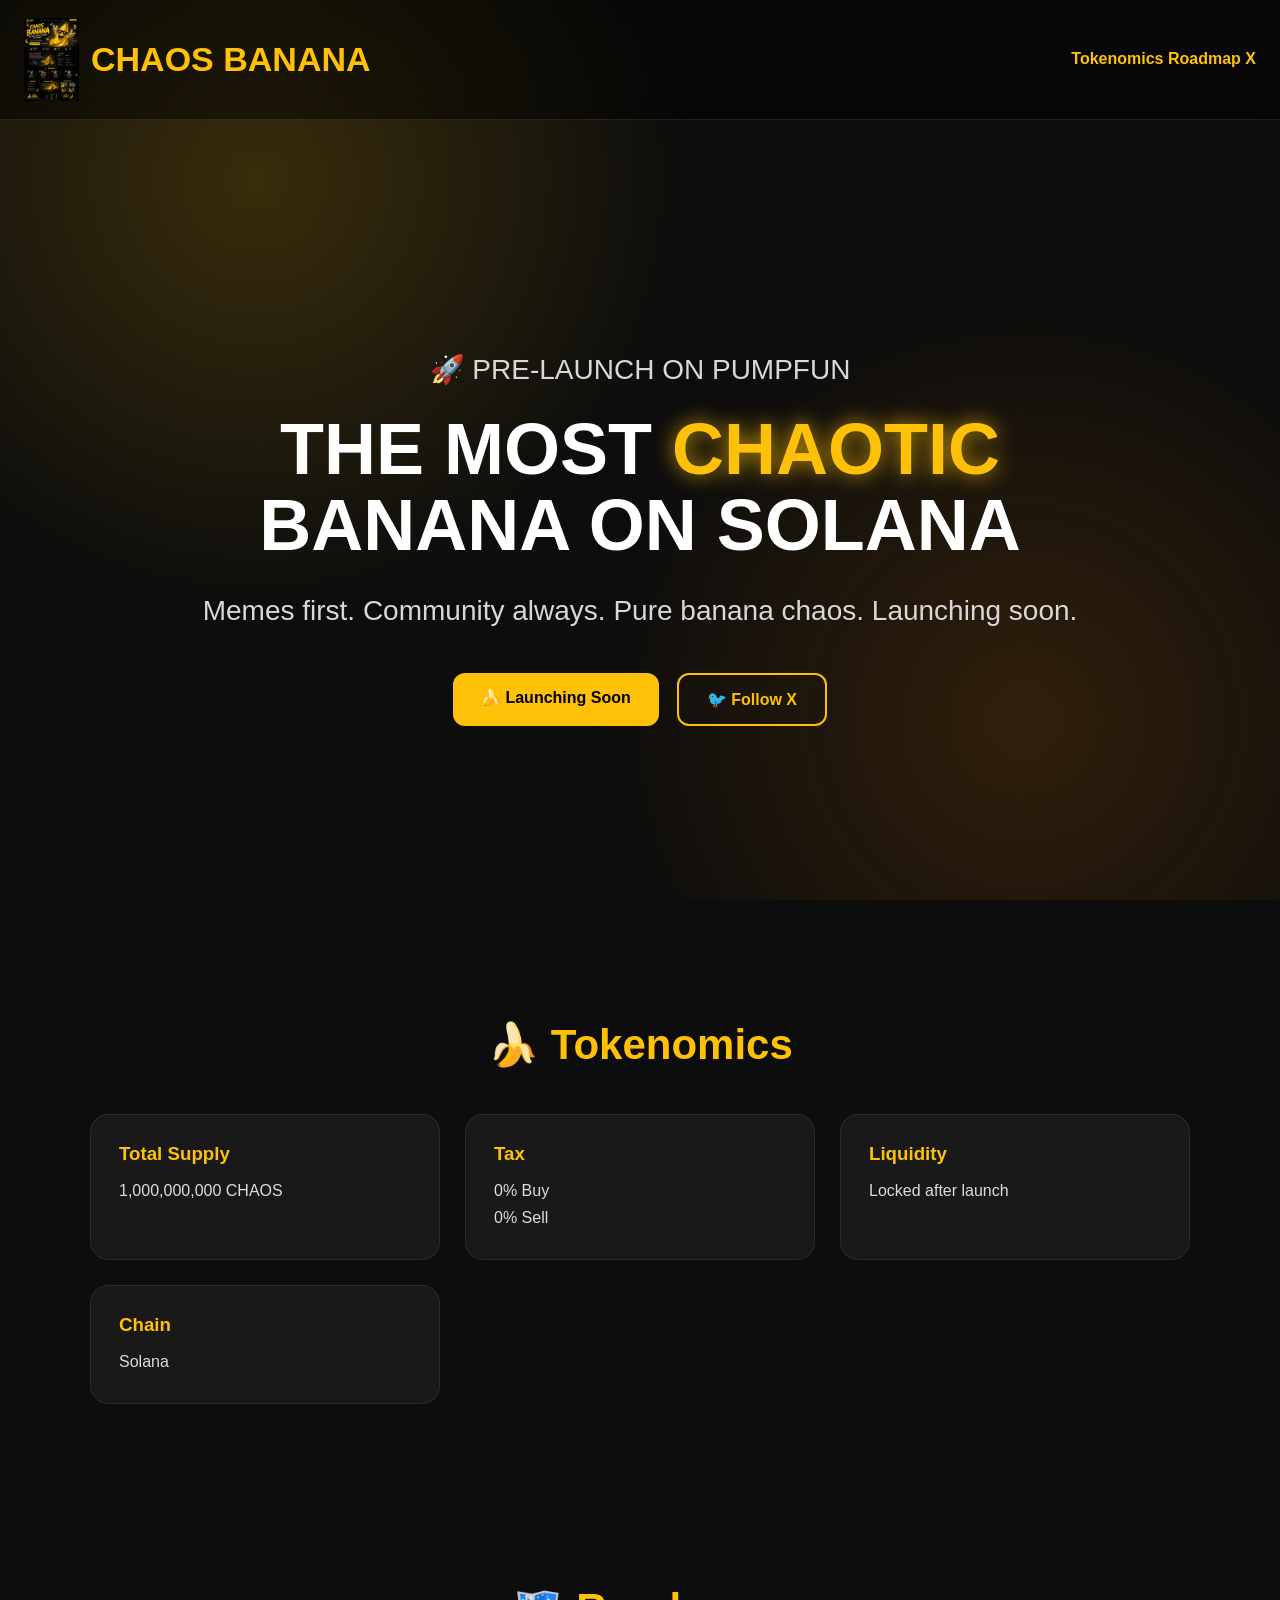
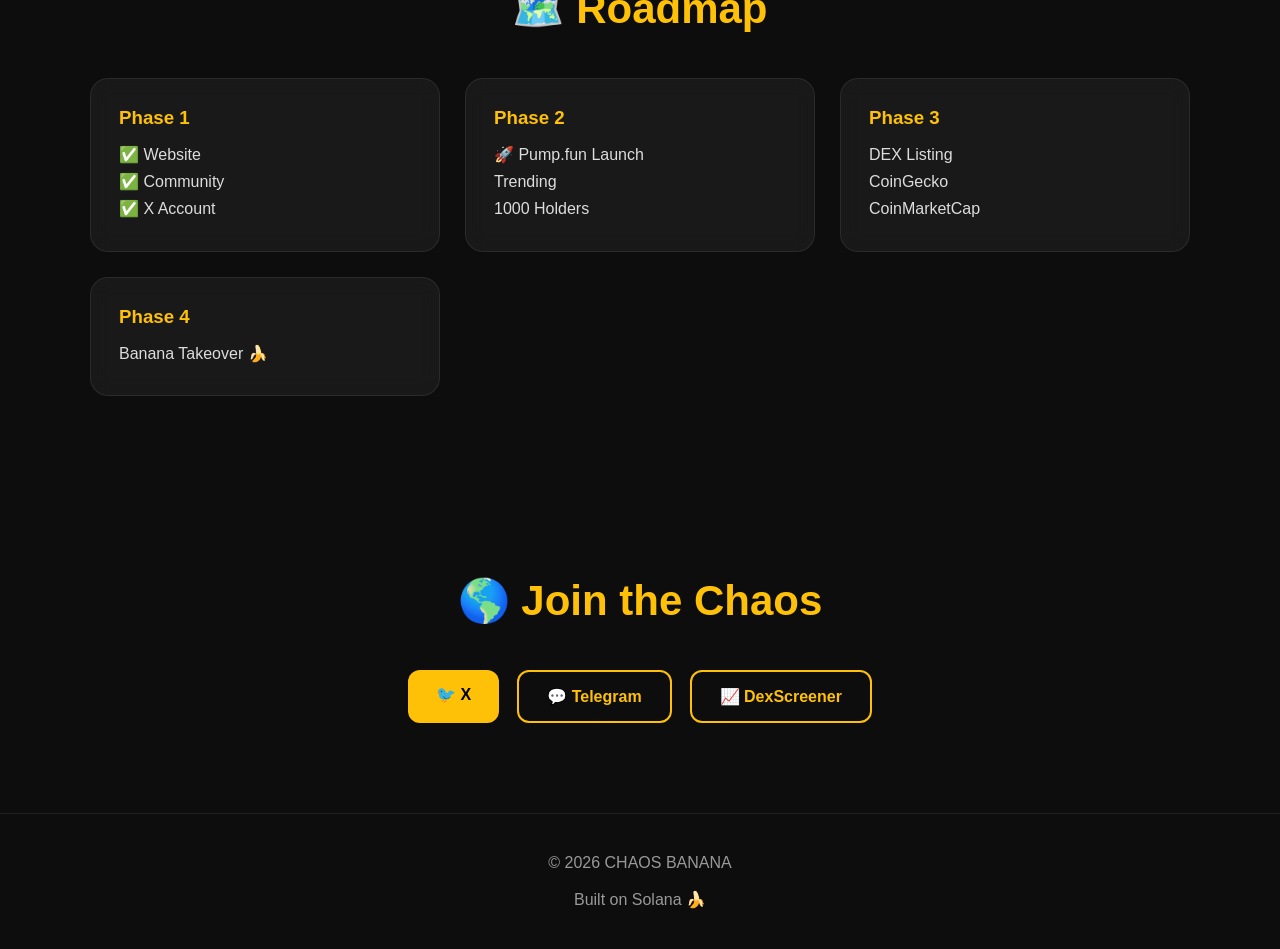
==== index.html @ e3ad125d "Update index.html" ====
<!DOCTYPE html>
<html lang="en">
<head>

<meta charset="UTF-8">
<meta name="viewport" content="width=device-width, initial-scale=1.0">

<title>🍌 Chaos Banana</title>

<link rel="stylesheet" href="style.css">

<link rel="preconnect" href="https://fonts.googleapis.com">
<link rel="preconnect" href="https://fonts.gstatic.com" crossorigin>

<link href="https://fonts.googleapis.com/css2?family=Poppins:wght@300;400;600;700;800;900&display=swap" rel="stylesheet">

</head>

<body>

<!-- ================= NAVBAR ================= -->

<nav>

<div class="brand">

<img src="logo.png" class="logo" alt="Chaos Banana Logo">

<h1>CHAOS BANANA</h1>

</div>

<div class="nav-links">

<a href="#tokenomics">Tokenomics</a>

<a href="#roadmap">Roadmap</a>

<a href="https://x.com/" target="_blank">X</a>

</div>

</nav>

<!-- ================= HERO ================= -->

<section class="hero">

<div class="hero-content">

<p class="hero-small">
🚀 PRE-LAUNCH ON PUMPFUN
</p>

<h2>

THE MOST

<span>CHAOTIC</span>

BANANA ON

SOLANA

</h2>

<p>

Memes first.

Community always.

Pure banana chaos.

Launching soon.

</p>

<div class="hero-buttons">

<a href="#" class="btn btn-primary">

🍌 Launching Soon

</a>

<a href="https://x.com/" class="btn btn-outline" target="_blank">

🐦 Follow X

</a>

</div>

</div>

</section>

<!-- ================= TOKENOMICS ================= -->

<section id="tokenomics">

<div class="container">

<h2 class="section-title">

🍌 Tokenomics

</h2>

<div class="grid">

<div class="card">

<h3>Total Supply</h3>

<p>

1,000,000,000 CHAOS

</p>

</div>

<div class="card">

<h3>Tax</h3>

<p>

0% Buy

<br>

0% Sell

</p>

</div>

<div class="card">

<h3>Liquidity</h3>

<p>

Locked after launch

</p>

</div>

<div class="card">

<h3>Chain</h3>

<p>

Solana

</p>

</div>

</div>

</div>

</section>

<!-- ================= ROADMAP ================= -->

<section id="roadmap">

<div class="container">

<h2 class="section-title">

🗺️ Roadmap

</h2>

<div class="grid">

<div class="card">

<h3>Phase 1</h3>

<p>

✅ Website

<br>

✅ Community

<br>

✅ X Account

</p>

</div>

<div class="card">

<h3>Phase 2</h3>

<p>

🚀 Pump.fun Launch

<br>

Trending

<br>

1000 Holders

</p>

</div>

<div class="card">

<h3>Phase 3</h3>

<p>

DEX Listing

<br>

CoinGecko

<br>

CoinMarketCap

</p>

</div>

<div class="card">

<h3>Phase 4</h3>

<p>

Banana Takeover 🍌

</p>

</div>

</div>

</div>

</section>

<!-- ================= COMMUNITY ================= -->

<section>

<div class="container">

<h2 class="section-title">

🌎 Join the Chaos

</h2>

<div class="hero-buttons">

<a href="https://x.com/" class="btn btn-primary">

🐦 X

</a>

<a href="#" class="btn btn-outline">

💬 Telegram

</a>

<a href="#" class="btn btn-outline">

📈 DexScreener

</a>

</div>

</div>

</section>

<!-- ================= FOOTER ================= -->

<footer>

© 2026 CHAOS BANANA

<br><br>

Built on Solana 🍌

</footer>

<script src="script.js"></script>

</body>
</html>
---- style.css ----
/* ===========================
   CHAOS BANANA STYLE.CSS
=========================== */

* {
    margin: 0;
    padding: 0;
    box-sizing: border-box;
}

html {
    scroll-behavior: smooth;
}

body {
    font-family: Arial, Helvetica, sans-serif;
    background: #0d0d0d;
    color: white;
    overflow-x: hidden;
}

/* Background Glow */
body::before {
    content: "";
    position: fixed;
    inset: 0;
    background:
        radial-gradient(circle at 20% 20%, rgba(255, 193, 7, 0.18), transparent 35%),
        radial-gradient(circle at 80% 80%, rgba(255, 140, 0, 0.15), transparent 35%);
    pointer-events: none;
    z-index: -1;
}

/* ===========================
   NAVBAR
=========================== */

nav {
    width: 100%;
    display: flex;
    justify-content: space-between;
    align-items: center;
    padding: 18px 24px;
    border-bottom: 1px solid rgba(255,255,255,0.1);
    background: rgba(0,0,0,.45);
    backdrop-filter: blur(12px);
}

.logo {
    width: 55px;
    height: auto;
}

.brand {
    display: flex;
    align-items: center;
    gap: 12px;
}

.brand h1 {
    font-size: 34px;
    color: #FFC107;
}

nav a {
    color: #FFC107;
    text-decoration: none;
    font-weight: bold;
}

nav a:hover {
    color: white;
}

/* ===========================
   HERO
=========================== */

.hero {
    min-height: 90vh;
    display: flex;
    justify-content: center;
    align-items: center;
    text-align: center;
    padding: 70px 20px;
}

.hero-content {
    max-width: 900px;
}

.hero-small {
    color: #dddddd;
    font-size: 22px;
    margin-bottom: 20px;
}

.hero h2 {
    font-size: 72px;
    line-height: 1.05;
    font-weight: 900;
}

.hero h2 span {
    color: #FFC107;
    text-shadow: 0 0 20px rgba(255,193,7,.8);
}

.hero p {
    margin-top: 25px;
    font-size: 28px;
    color: #d8d8d8;
    line-height: 1.6;
}

/* ===========================
   BUTTONS
=========================== */

.hero-buttons {
    display: flex;
    justify-content: center;
    gap: 18px;
    flex-wrap: wrap;
    margin-top: 40px;
}

.btn {
    display: inline-block;
    padding: 15px 28px;
    border-radius: 12px;
    text-decoration: none;
    font-weight: bold;
    transition: .3s;
}

.btn-primary {
    background: #FFC107;
    color: black;
}

.btn-primary:hover {
    transform: translateY(-4px);
    box-shadow: 0 0 25px #FFC107;
}

.btn-outline {
    border: 2px solid #FFC107;
    color: #FFC107;
}

.btn-outline:hover {
    background: #FFC107;
    color: black;
}

/* ===========================
   SECTION
=========================== */

section {
    width: 100%;
    padding: 90px 20px;
}

.container {
    max-width: 1100px;
    margin: auto;
}

.section-title {
    text-align: center;
    font-size: 42px;
    color: #FFC107;
    margin-bottom: 45px;
}

/* ===========================
   CARDS
=========================== */

.grid {
    display: grid;
    grid-template-columns: repeat(auto-fit, minmax(260px,1fr));
    gap: 25px;
}

.card {
    background: rgba(255,255,255,0.05);
    border: 1px solid rgba(255,255,255,.08);
    border-radius: 18px;
    padding: 28px;
    backdrop-filter: blur(10px);
    transition: .3s;
}

.card:hover {
    transform: translateY(-8px);
    border-color: #FFC107;
    box-shadow: 0 0 25px rgba(255,193,7,.25);
}

.card h3 {
    color: #FFC107;
    margin-bottom: 12px;
}

.card p {
    color: #dddddd;
    line-height: 1.7;
}

/* ===========================
   FOOTER
=========================== */

footer {
    text-align: center;
    padding: 40px 20px;
    color: #999;
    border-top: 1px solid rgba(255,255,255,.08);
}

/* ===========================
   MOBILE
=========================== */

@media (max-width:768px) {

    nav {
        padding: 15px;
    }

    .brand h1 {
        font-size: 26px;
    }

    .logo {
        width: 45px;
    }

    .hero {
        min-height: auto;
        padding: 60px 20px;
    }

    .hero-small {
        font-size: 18px;
    }

    .hero h2 {
        font-size: 48px;
    }

    .hero p {
        font-size: 22px;
    }

    .hero-buttons {
        flex-direction: column;
        align-items: center;
    }

    .btn {
        width: 260px;
        text-align: center;
    }

    .section-title {
        font-size: 32px;
    }
}
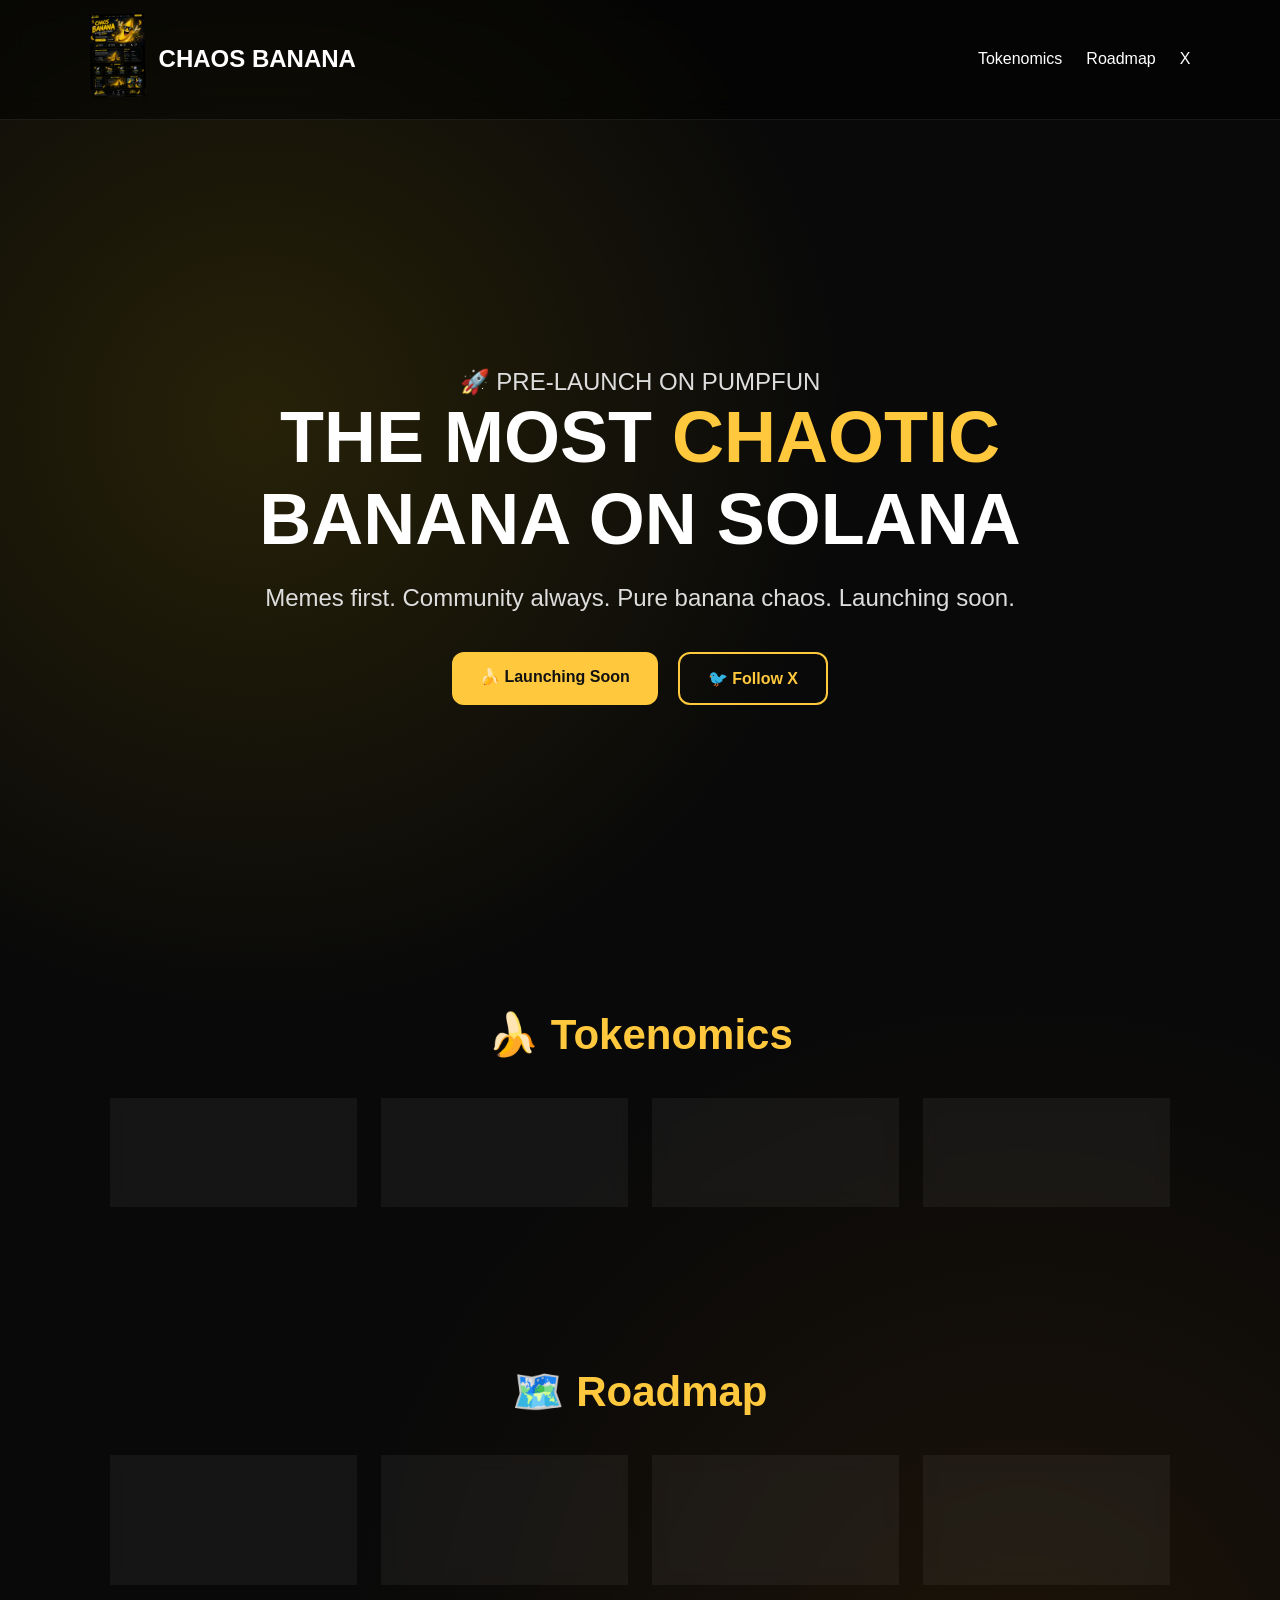
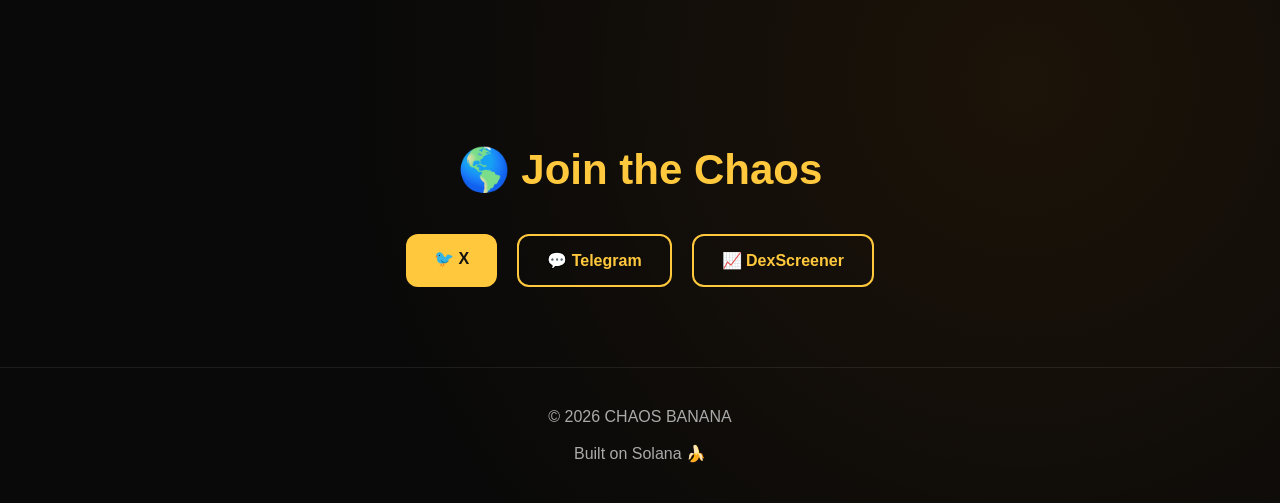
==== commit cd6b4a8c: "Update index.html" ====
--- a/index.html
+++ b/index.html
@@ -274,8 +274,7 @@
 
 <div class="hero-buttons">
 
-<a href="https://x.com/" class="btn btn-primary">
-
+<a href="https://x.com/CHOASBANANA" class="btn btn-primary" target="_blank" rel="noopener noreferrer">
 🐦 X
 
 </a>
--- a/style.css
+++ b/style.css
@@ -1,272 +1,26 @@
-/* ===========================
-   CHAOS BANANA STYLE.CSS
-=========================== */
-
-* {
-    margin: 0;
-    padding: 0;
-    box-sizing: border-box;
+/* Chaos Banana v2 starter stylesheet */
+*{margin:0;padding:0;box-sizing:border-box}
+html{scroll-behavior:smooth}
+body{font-family:Poppins,Arial,sans-serif;background:#090909;color:#fff;overflow-x:hidden;
+background-image:radial-gradient(circle at 20% 20%,rgba(255,210,0,.12),transparent 30%),radial-gradient(circle at 80% 80%,rgba(255,140,0,.08),transparent 35%)}
+nav{display:flex;justify-content:space-between;align-items:center;padding:18px 7%;position:sticky;top:0;background:rgba(0,0,0,.45);backdrop-filter:blur(12px);border-bottom:1px solid rgba(255,255,255,.08)}
+.brand{display:flex;align-items:center;gap:14px}.logo{width:55px}
+.nav-links{display:flex;gap:24px}.nav-links a{text-decoration:none;color:#fff}
+.hero{min-height:90vh;display:flex;align-items:center;justify-content:center;text-align:center;padding:40px 20px}
+.hero-content{max-width:900px}.hero h2{font-size:72px;font-weight:900}.hero span{color:#FFC83D}
+.hero p{margin-top:24px;font-size:24px;color:#ddd}
+.hero-buttons{display:flex;justify-content:center;gap:20px;flex-wrap:wrap;margin-top:40px}
+.btn{padding:15px 28px;border-radius:12px;text-decoration:none;font-weight:700;transition:.3s}
+.btn-primary{background:#FFC83D;color:#111}.btn-outline{border:2px solid #FFC83D;color:#FFC83D}
+.container{max-width:1100px;margin:auto;padding:0 20px}
+section{padding:80px 0}.section-title{text-align:center;font-size:42px;color:#FFC83D;margin-bottom:40px}
+.grid{display:grid;grid-template-columns:repeat(auto-fit,minmax(240px,1fr));gap:24px}
+.card{background:rgba(255,255,255,.05);border:1px solid rgba(255,255,255,.08);padding:24px;border-radius:16px;backdrop-filter:blur(8px)}
+footer{text-align:center;padding:40px 20px;border-top:1px solid rgba(255,255,255,.08);color:#aaa}
+@media(max-width:768px){
+.hero h2{font-size:46px}.hero p{font-size:20px}
+.hero-buttons{flex-direction:column;align-items:center}
+.btn{width:260px;text-align:center}
+.nav-links{gap:14px;font-size:14px}
+.brand h1{font-size:24px}
 }
-
-html {
-    scroll-behavior: smooth;
-}
-
-body {
-    font-family: Arial, Helvetica, sans-serif;
-    background: #0d0d0d;
-    color: white;
-    overflow-x: hidden;
-}
-
-/* Background Glow */
-body::before {
-    content: "";
-    position: fixed;
-    inset: 0;
-    background:
-        radial-gradient(circle at 20% 20%, rgba(255, 193, 7, 0.18), transparent 35%),
-        radial-gradient(circle at 80% 80%, rgba(255, 140, 0, 0.15), transparent 35%);
-    pointer-events: none;
-    z-index: -1;
-}
-
-/* ===========================
-   NAVBAR
-=========================== */
-
-nav {
-    width: 100%;
-    display: flex;
-    justify-content: space-between;
-    align-items: center;
-    padding: 18px 24px;
-    border-bottom: 1px solid rgba(255,255,255,0.1);
-    background: rgba(0,0,0,.45);
-    backdrop-filter: blur(12px);
-}
-
-.logo {
-    width: 55px;
-    height: auto;
-}
-
-.brand {
-    display: flex;
-    align-items: center;
-    gap: 12px;
-}
-
-.brand h1 {
-    font-size: 34px;
-    color: #FFC107;
-}
-
-nav a {
-    color: #FFC107;
-    text-decoration: none;
-    font-weight: bold;
-}
-
-nav a:hover {
-    color: white;
-}
-
-/* ===========================
-   HERO
-=========================== */
-
-.hero {
-    min-height: 90vh;
-    display: flex;
-    justify-content: center;
-    align-items: center;
-    text-align: center;
-    padding: 70px 20px;
-}
-
-.hero-content {
-    max-width: 900px;
-}
-
-.hero-small {
-    color: #dddddd;
-    font-size: 22px;
-    margin-bottom: 20px;
-}
-
-.hero h2 {
-    font-size: 72px;
-    line-height: 1.05;
-    font-weight: 900;
-}
-
-.hero h2 span {
-    color: #FFC107;
-    text-shadow: 0 0 20px rgba(255,193,7,.8);
-}
-
-.hero p {
-    margin-top: 25px;
-    font-size: 28px;
-    color: #d8d8d8;
-    line-height: 1.6;
-}
-
-/* ===========================
-   BUTTONS
-=========================== */
-
-.hero-buttons {
-    display: flex;
-    justify-content: center;
-    gap: 18px;
-    flex-wrap: wrap;
-    margin-top: 40px;
-}
-
-.btn {
-    display: inline-block;
-    padding: 15px 28px;
-    border-radius: 12px;
-    text-decoration: none;
-    font-weight: bold;
-    transition: .3s;
-}
-
-.btn-primary {
-    background: #FFC107;
-    color: black;
-}
-
-.btn-primary:hover {
-    transform: translateY(-4px);
-    box-shadow: 0 0 25px #FFC107;
-}
-
-.btn-outline {
-    border: 2px solid #FFC107;
-    color: #FFC107;
-}
-
-.btn-outline:hover {
-    background: #FFC107;
-    color: black;
-}
-
-/* ===========================
-   SECTION
-=========================== */
-
-section {
-    width: 100%;
-    padding: 90px 20px;
-}
-
-.container {
-    max-width: 1100px;
-    margin: auto;
-}
-
-.section-title {
-    text-align: center;
-    font-size: 42px;
-    color: #FFC107;
-    margin-bottom: 45px;
-}
-
-/* ===========================
-   CARDS
-=========================== */
-
-.grid {
-    display: grid;
-    grid-template-columns: repeat(auto-fit, minmax(260px,1fr));
-    gap: 25px;
-}
-
-.card {
-    background: rgba(255,255,255,0.05);
-    border: 1px solid rgba(255,255,255,.08);
-    border-radius: 18px;
-    padding: 28px;
-    backdrop-filter: blur(10px);
-    transition: .3s;
-}
-
-.card:hover {
-    transform: translateY(-8px);
-    border-color: #FFC107;
-    box-shadow: 0 0 25px rgba(255,193,7,.25);
-}
-
-.card h3 {
-    color: #FFC107;
-    margin-bottom: 12px;
-}
-
-.card p {
-    color: #dddddd;
-    line-height: 1.7;
-}
-
-/* ===========================
-   FOOTER
-=========================== */
-
-footer {
-    text-align: center;
-    padding: 40px 20px;
-    color: #999;
-    border-top: 1px solid rgba(255,255,255,.08);
-}
-
-/* ===========================
-   MOBILE
-=========================== */
-
-@media (max-width:768px) {
-
-    nav {
-        padding: 15px;
-    }
-
-    .brand h1 {
-        font-size: 26px;
-    }
-
-    .logo {
-        width: 45px;
-    }
-
-    .hero {
-        min-height: auto;
-        padding: 60px 20px;
-    }
-
-    .hero-small {
-        font-size: 18px;
-    }
-
-    .hero h2 {
-        font-size: 48px;
-    }
-
-    .hero p {
-        font-size: 22px;
-    }
-
-    .hero-buttons {
-        flex-direction: column;
-        align-items: center;
-    }
-
-    .btn {
-        width: 260px;
-        text-align: center;
-    }
-
-    .section-title {
-        font-size: 32px;
-    }
-}
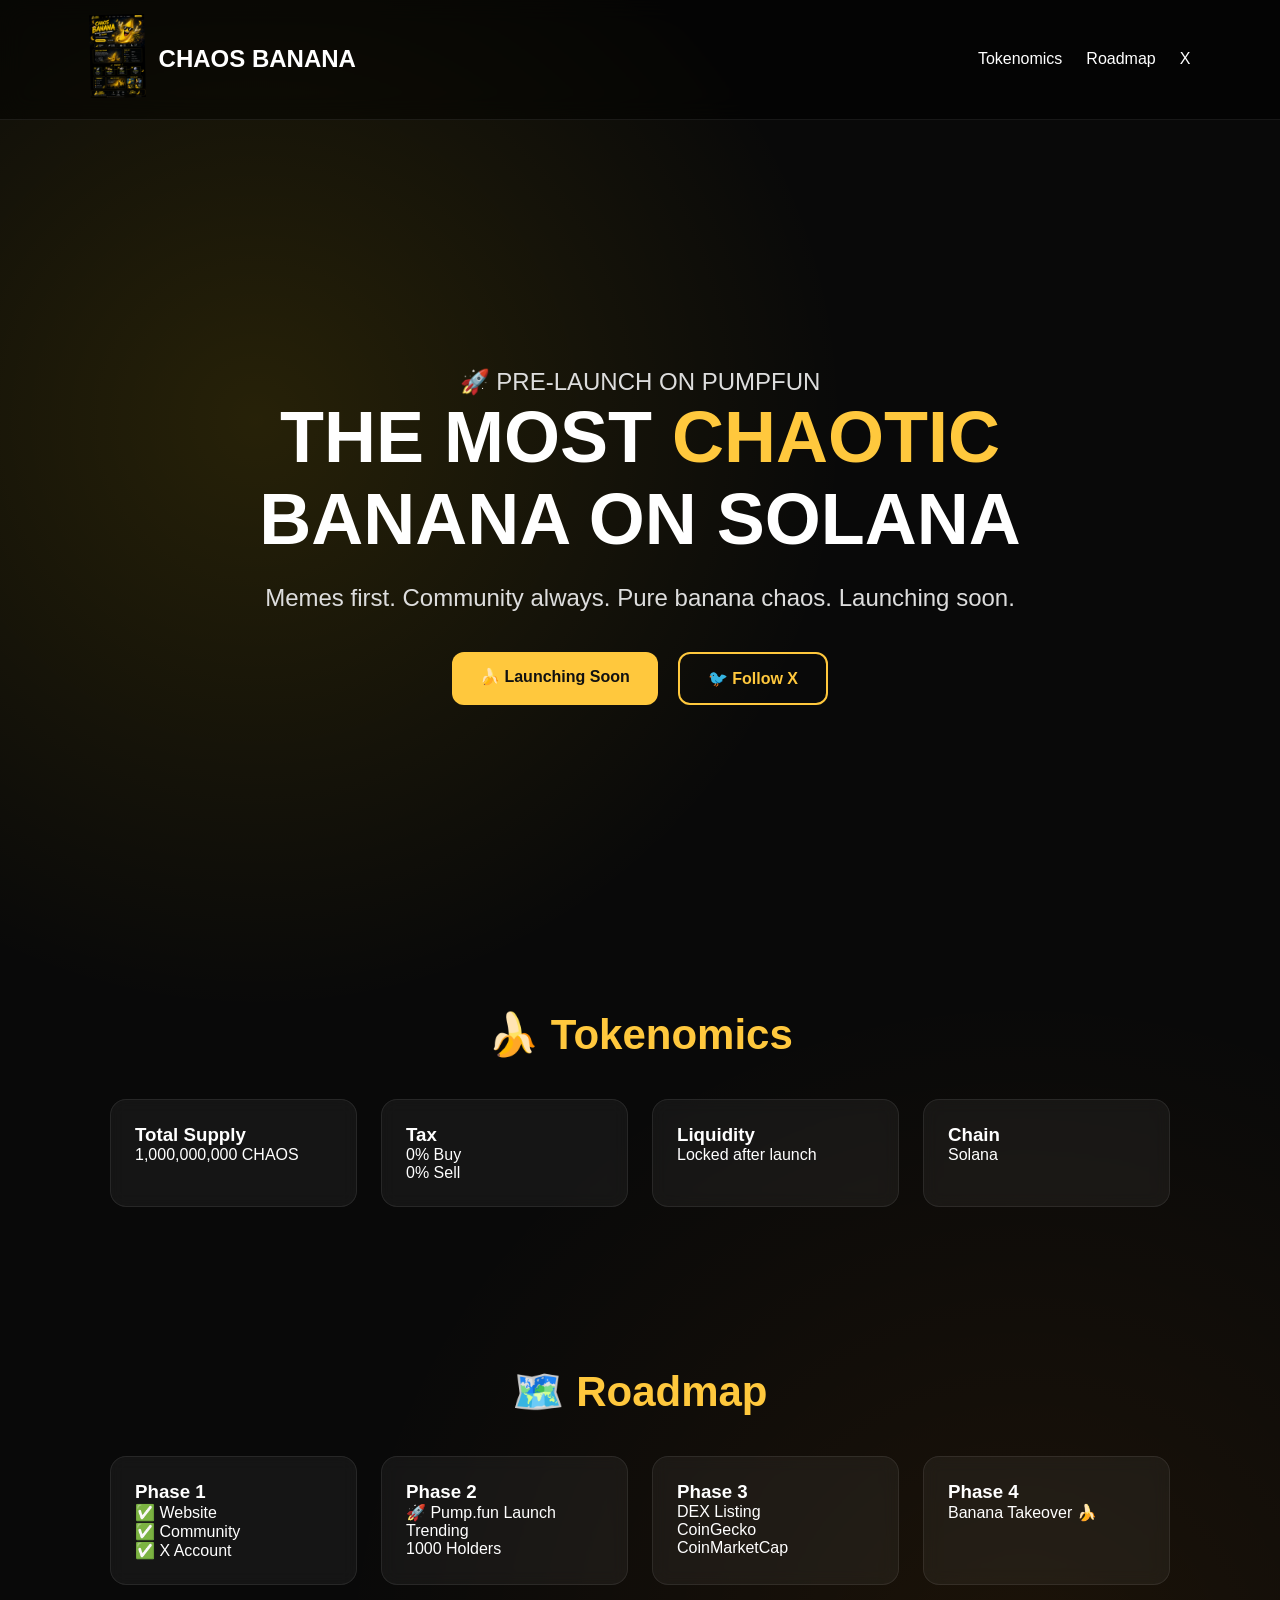
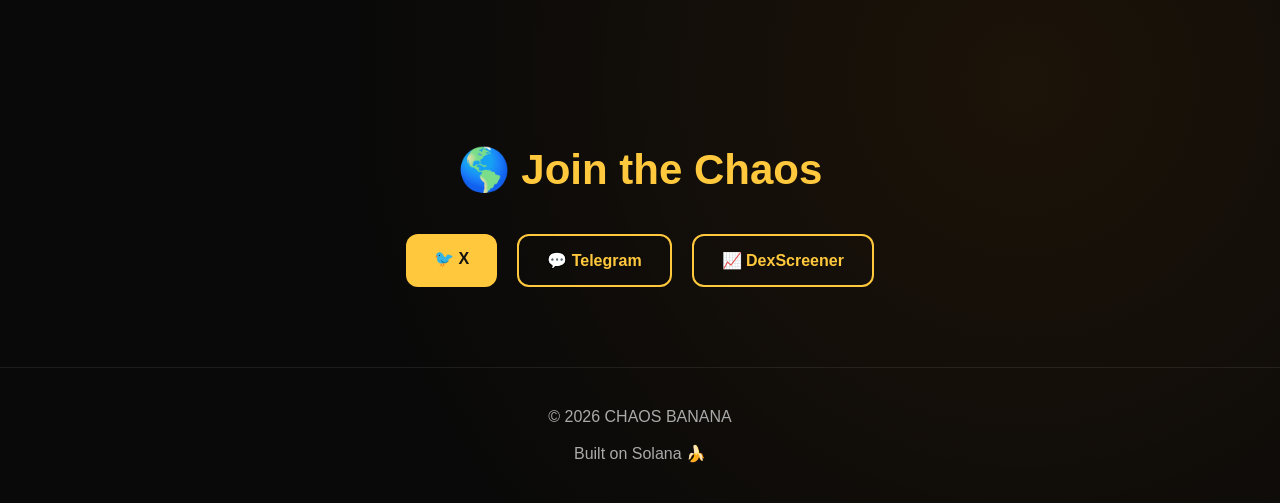
==== commit fb660fa7: "Update index.html" ====
--- a/index.html
+++ b/index.html
@@ -84,7 +84,7 @@
 
 </a>
 
-<a href="https://x.com/" class="btn btn-outline" target="_blank">
+<a href="https://x.com/CHOASBANANA" class="btn btn-outline" target="_blank" rel="noopener noreferrer">
 
 🐦 Follow X
 
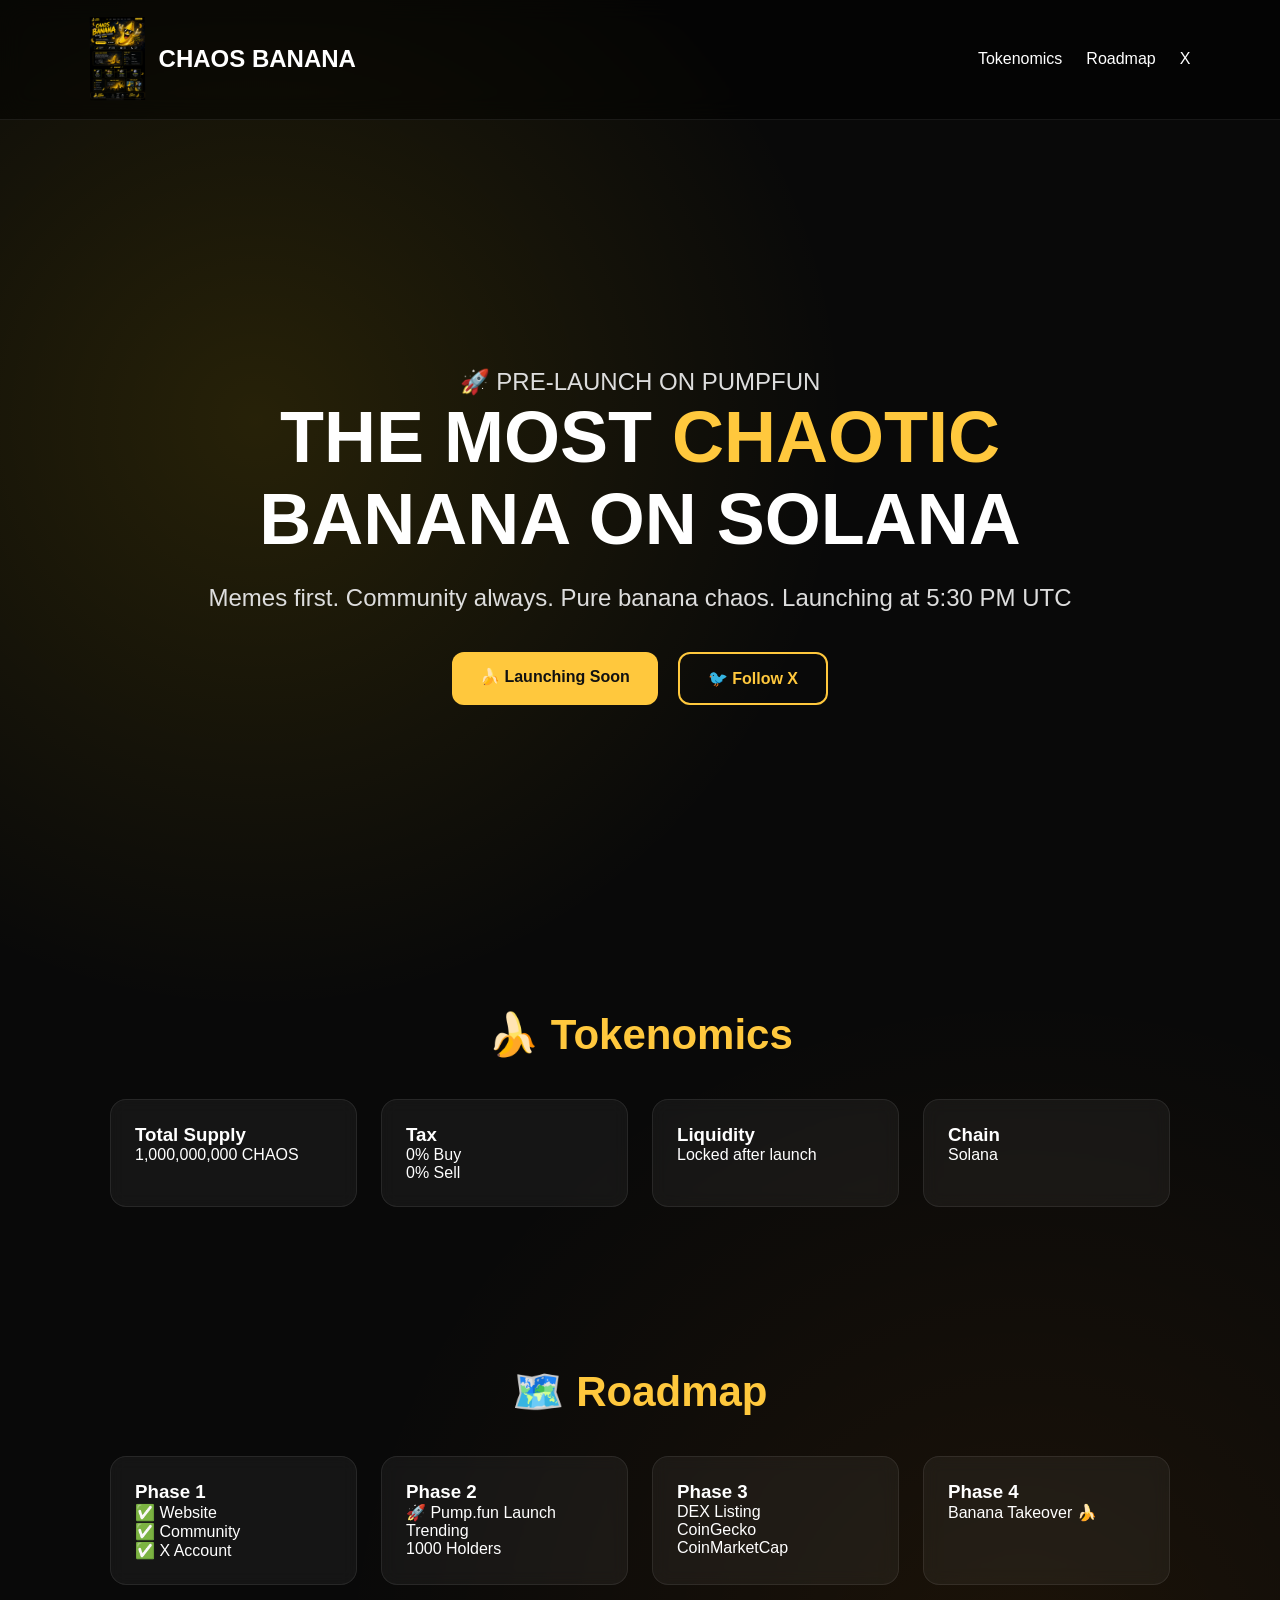
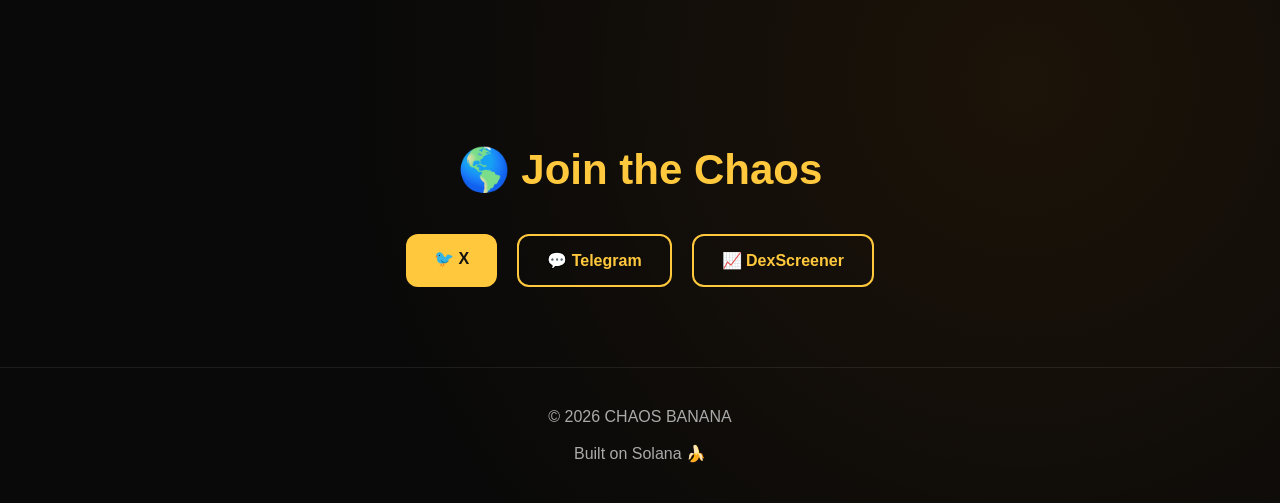
==== commit bfa0d1e5: "Update index.html" ====
--- a/index.html
+++ b/index.html
@@ -72,7 +72,7 @@
 
 Pure banana chaos.
 
-Launching soon.
+Launching at 5:30 PM UTC
 
 </p>
 
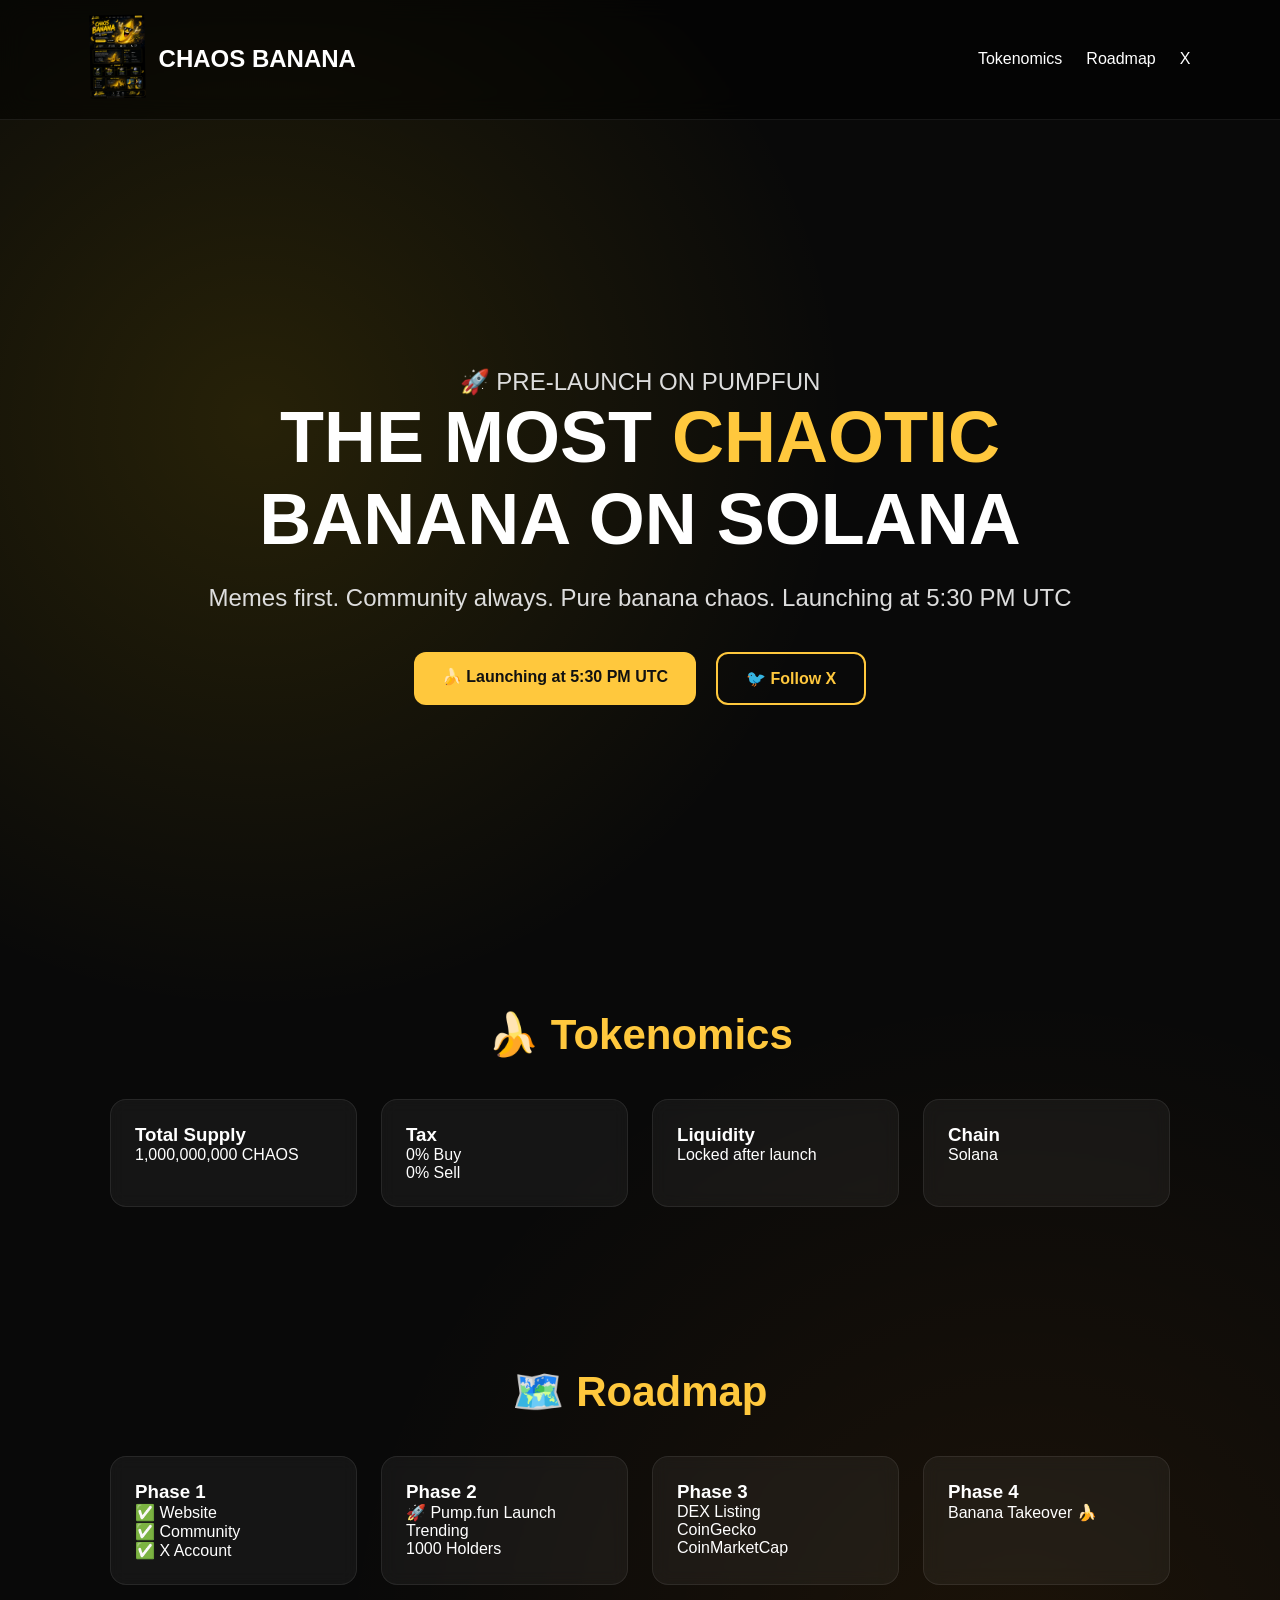
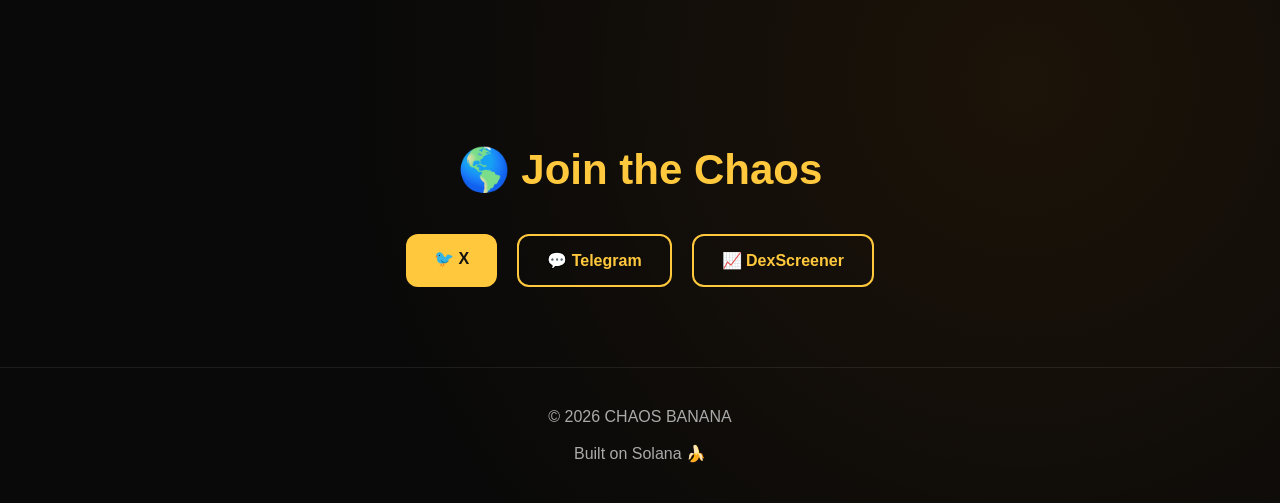
==== commit 899f8e80: "Update index.html" ====
--- a/index.html
+++ b/index.html
@@ -80,7 +80,7 @@
 
 <a href="#" class="btn btn-primary">
 
-🍌 Launching Soon
+🍌 Launching at 5:30 PM UTC
 
 </a>
 
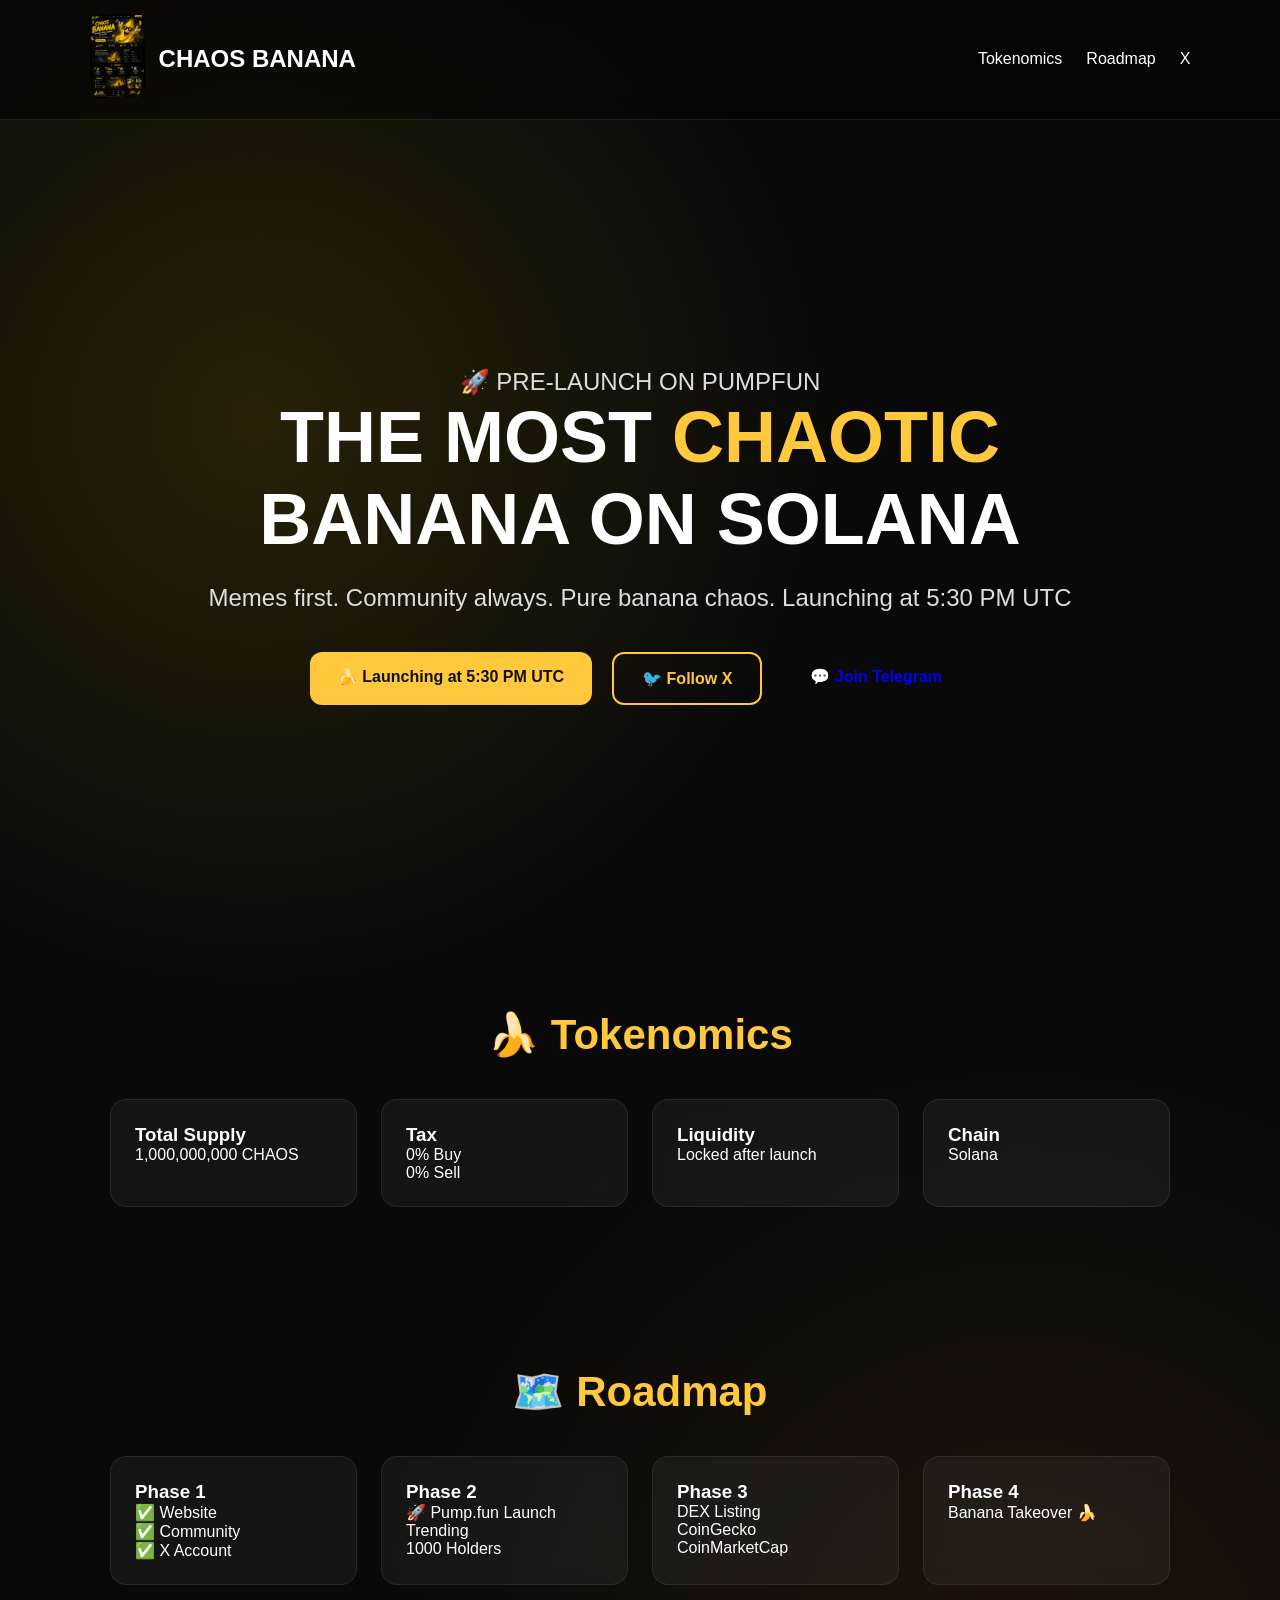
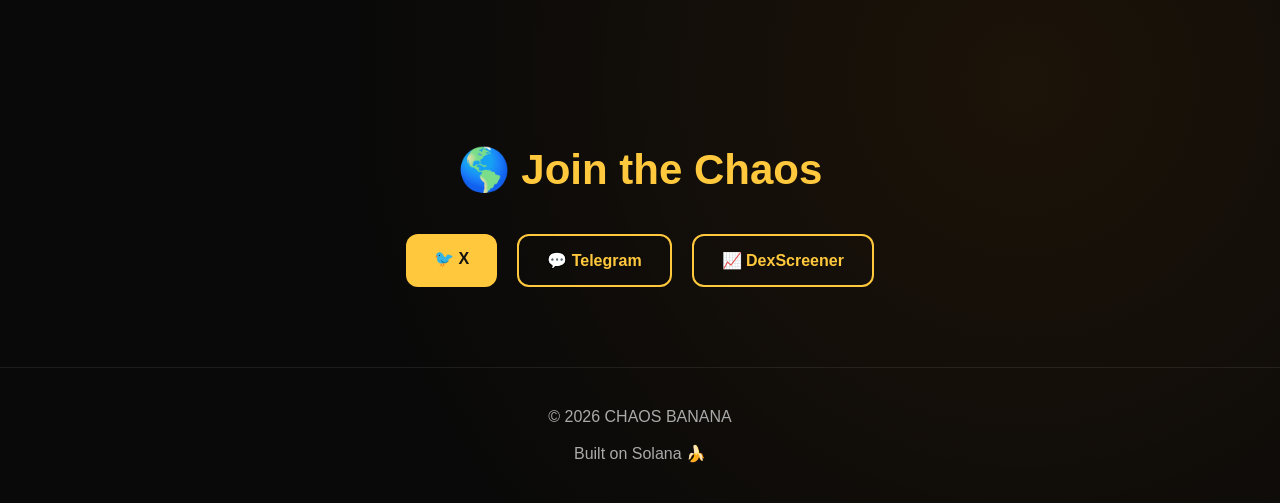
==== commit 5c925560: "Update index.html" ====
--- a/index.html
+++ b/index.html
@@ -89,7 +89,9 @@
 🐦 Follow X
 
 </a>
-
+<a href="https://t.me/ChaosBananaOfficial" target="_blank" rel="noopener noreferrer" class="btn">
+  💬 Join Telegram
+</a>
 </div>
 
 </div>
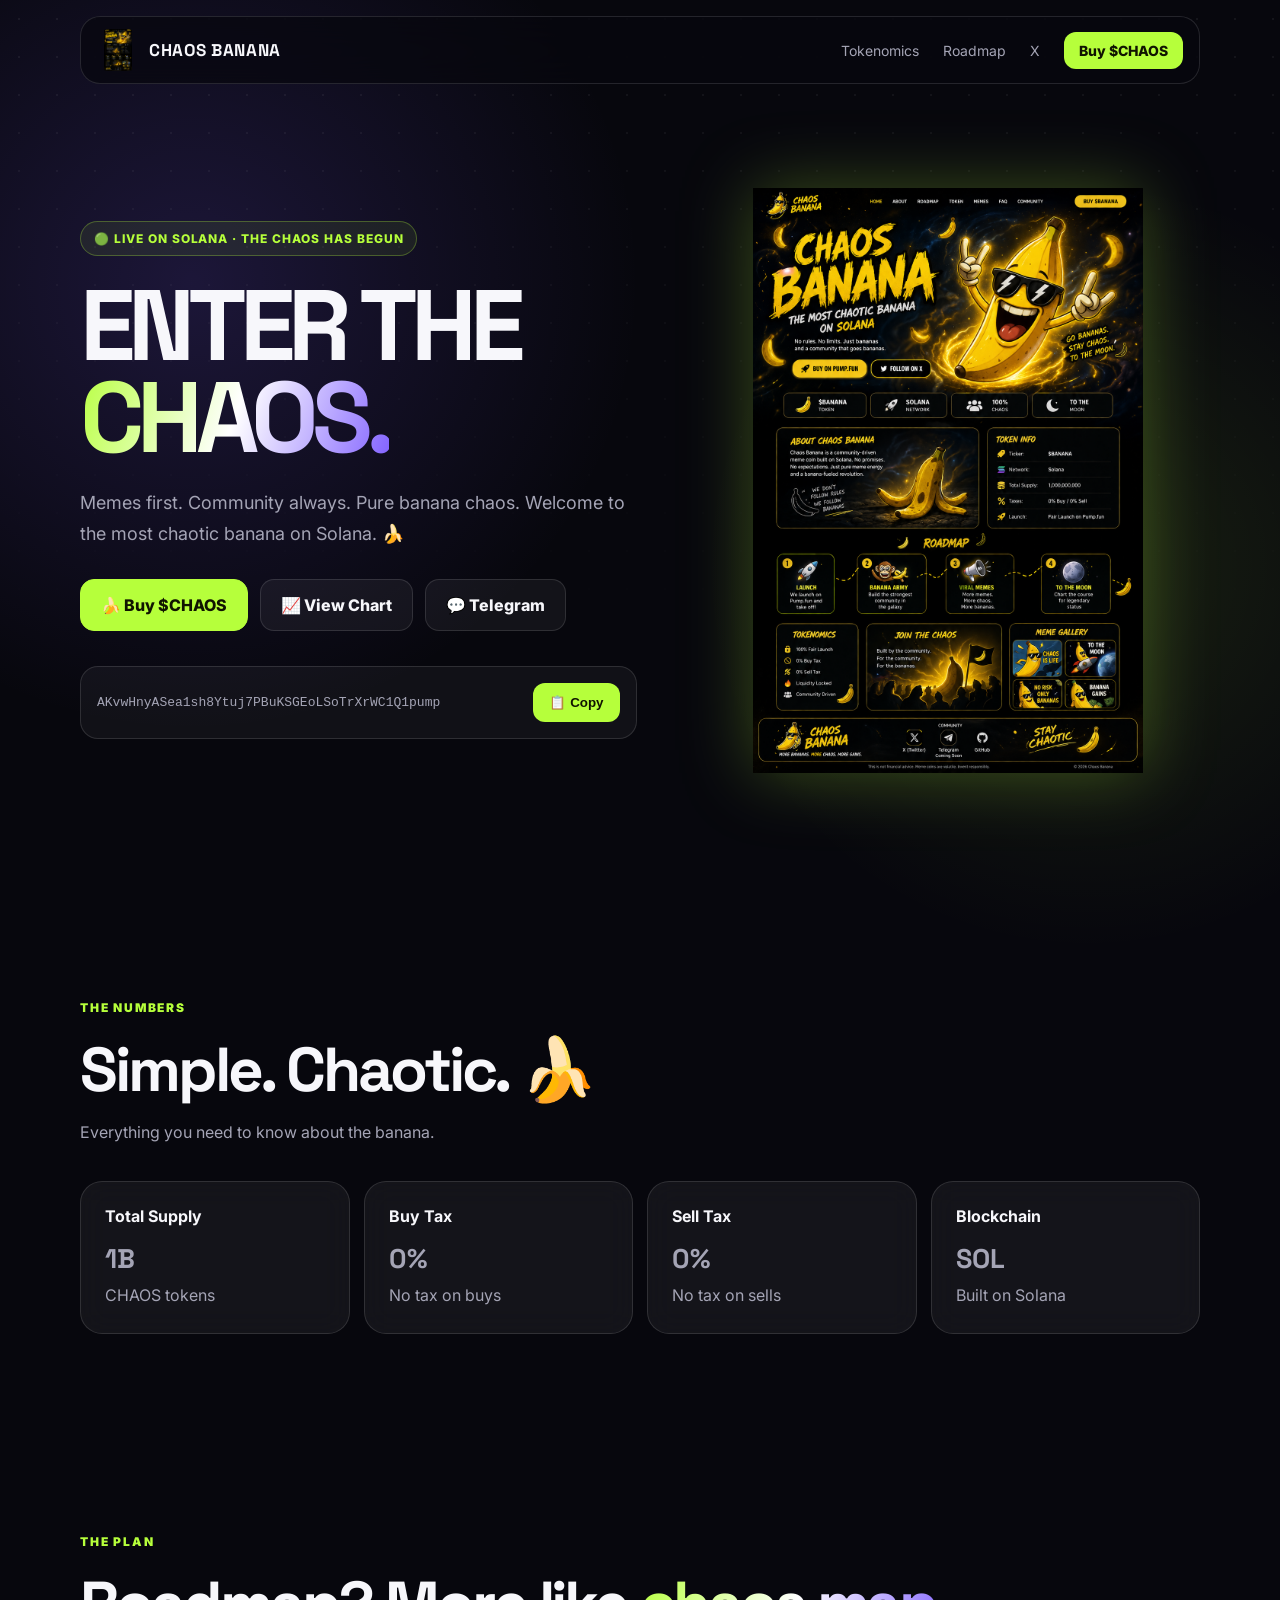
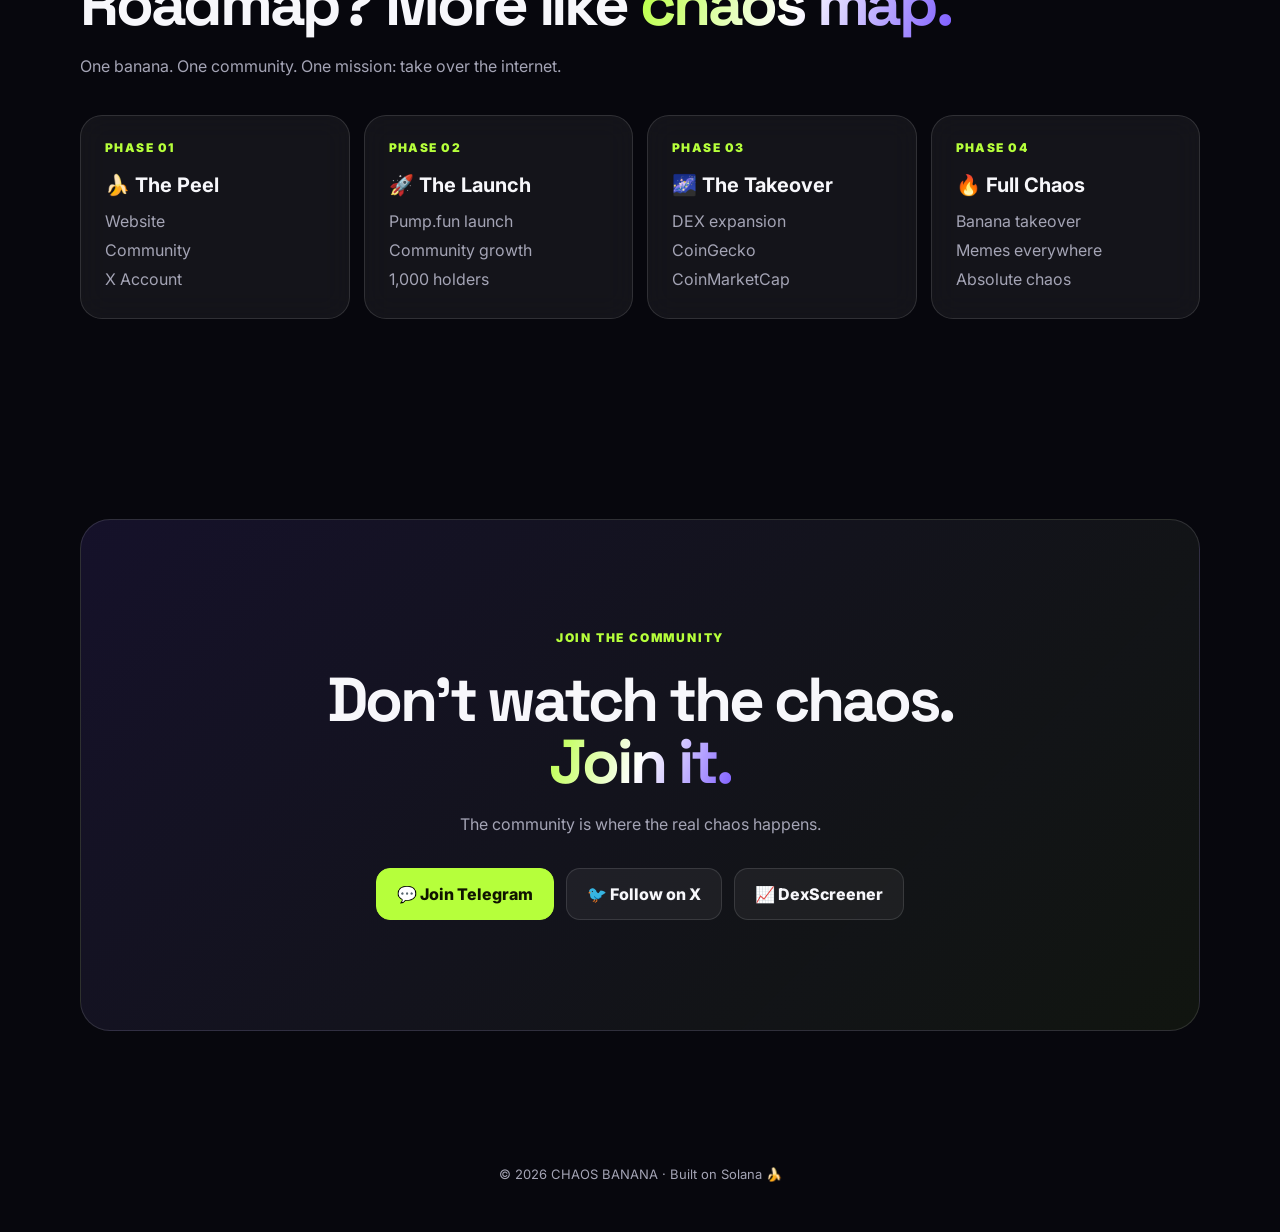
==== commit 762eed52: "Rename chaos-banana-premium.html to index.html" ====
--- a/index.html
+++ b/index.html
@@ -1,317 +1,213 @@
 <!DOCTYPE html>
 <html lang="en">
 <head>
-
 <meta charset="UTF-8">
 <meta name="viewport" content="width=device-width, initial-scale=1.0">
-
-<title>🍌 Chaos Banana</title>
-
-<link rel="stylesheet" href="style.css">
-
+<title>🍌 Chaos Banana — The Chaos Has Begun</title>
+<meta name="description" content="Chaos Banana — the most chaotic banana on Solana. Join the community.">
 <link rel="preconnect" href="https://fonts.googleapis.com">
 <link rel="preconnect" href="https://fonts.gstatic.com" crossorigin>
-
-<link href="https://fonts.googleapis.com/css2?family=Poppins:wght@300;400;600;700;800;900&display=swap" rel="stylesheet">
-
+<link href="https://fonts.googleapis.com/css2?family=Inter:wght@400;500;600;700;800;900&family=Space+Grotesk:wght@500;600;700&display=swap" rel="stylesheet">
+
+<style>
+:root {
+  --bg: #07070d;
+  --panel: rgba(255,255,255,.055);
+  --border: rgba(255,255,255,.12);
+  --text: #f7f7fb;
+  --muted: #a4a4b5;
+  --accent: #b6ff3b;
+  --accent2: #7d5cff;
+  --gold: #ffd84a;
+}
+* { box-sizing:border-box; margin:0; padding:0; }
+html { scroll-behavior:smooth; }
+body {
+  background:
+    radial-gradient(circle at 15% 10%, rgba(125,92,255,.18), transparent 28rem),
+    radial-gradient(circle at 85% 20%, rgba(182,255,59,.10), transparent 24rem),
+    var(--bg);
+  color:var(--text);
+  font-family:Inter, sans-serif;
+  overflow-x:hidden;
+}
+body:before {
+  content:""; position:fixed; inset:0; pointer-events:none; opacity:.12;
+  background-image: radial-gradient(rgba(255,255,255,.5) 1px, transparent 1px);
+  background-size: 38px 38px;
+  mask-image: linear-gradient(to bottom, black, transparent 75%);
+}
+a { color:inherit; text-decoration:none; }
+.container { width:min(1120px, 92%); margin:auto; }
+nav {
+  position:fixed; top:16px; left:50%; transform:translateX(-50%);
+  width:min(1120px,92%); z-index:20;
+  display:flex; justify-content:space-between; align-items:center;
+  padding:12px 16px; border:1px solid var(--border);
+  background:rgba(8,8,15,.72); backdrop-filter:blur(18px);
+  border-radius:20px;
+}
+.brand { display:flex; align-items:center; gap:10px; }
+.logo { width:42px; height:42px; object-fit:contain; border-radius:12px; }
+.brand h1 { font:700 17px "Space Grotesk",sans-serif; letter-spacing:.04em; }
+.nav-links { display:flex; gap:24px; align-items:center; color:var(--muted); font-size:14px; }
+.nav-links a:hover { color:var(--accent); }
+.nav-cta { padding:10px 15px; border-radius:12px; background:var(--accent); color:#101400; font-weight:800; }
+
+.hero { min-height:100vh; display:grid; place-items:center; padding:150px 0 90px; position:relative; }
+.hero-grid { display:grid; grid-template-columns:1.05fr .95fr; gap:60px; align-items:center; }
+.badge { display:inline-flex; gap:8px; align-items:center; padding:9px 13px; border:1px solid rgba(182,255,59,.28); background:rgba(182,255,59,.08); color:var(--accent); border-radius:999px; font-size:12px; font-weight:800; letter-spacing:.08em; }
+h2 { font:700 clamp(54px,8vw,100px)/.92 "Space Grotesk",sans-serif; letter-spacing:-.07em; margin:24px 0; }
+.gradient { background:linear-gradient(110deg,var(--accent),#fff,var(--accent2)); -webkit-background-clip:text; color:transparent; }
+.hero-copy { color:var(--muted); font-size:18px; line-height:1.7; max-width:570px; }
+.buttons { display:flex; flex-wrap:wrap; gap:12px; margin-top:30px; }
+.btn { display:inline-flex; align-items:center; justify-content:center; gap:9px; padding:15px 20px; border-radius:14px; border:1px solid var(--border); font-weight:800; transition:.25s; }
+.btn:hover { transform:translateY(-3px); border-color:var(--accent); }
+.primary { background:var(--accent); color:#101400; border-color:var(--accent); }
+.secondary { background:rgba(255,255,255,.05); }
+
+.hero-art { min-height:460px; position:relative; display:grid; place-items:center; }
+.orbit { position:absolute; width:390px; height:390px; border:1px solid rgba(182,255,59,.22); border-radius:50%; animation:spin 20s linear infinite; }
+.orbit:before,.orbit:after { content:""; position:absolute; width:9px; height:9px; background:var(--accent); border-radius:50%; box-shadow:0 0 25px var(--accent); }
+.orbit:before { top:18px; left:70px; } .orbit:after { bottom:40px; right:35px; }
+.hero-logo { width:min(390px,80vw); filter:drop-shadow(0 0 35px rgba(182,255,59,.28)); animation:float 4s ease-in-out infinite; z-index:2; }
+@keyframes float { 50% { transform:translateY(-16px) rotate(2deg); } }
+@keyframes spin { to { transform:rotate(360deg); } }
+
+section { padding:100px 0; }
+.section-label { color:var(--accent); font-size:12px; font-weight:900; letter-spacing:.15em; text-transform:uppercase; margin-bottom:12px; }
+.section-title { font:700 clamp(36px,5vw,62px)/1 "Space Grotesk",sans-serif; letter-spacing:-.05em; margin-bottom:18px; }
+.section-subtitle { color:var(--muted); line-height:1.7; max-width:650px; }
+.grid { display:grid; grid-template-columns:repeat(4,1fr); gap:14px; margin-top:35px; }
+.card { background:var(--panel); border:1px solid var(--border); border-radius:22px; padding:24px; backdrop-filter:blur(14px); transition:.25s; }
+.card:hover { transform:translateY(-5px); border-color:rgba(182,255,59,.35); }
+.card h3 { margin-bottom:10px; font-size:16px; }
+.card p { color:var(--muted); line-height:1.7; }
+.stat { font:700 27px "Space Grotesk"; color:var(--accent); }
+
+.contract-box { margin-top:35px; display:flex; gap:12px; align-items:center; padding:16px; border:1px solid var(--border); background:rgba(255,255,255,.045); border-radius:18px; overflow:hidden; }
+.contract { flex:1; color:var(--muted); font-family:monospace; font-size:13px; white-space:nowrap; overflow:hidden; text-overflow:ellipsis; }
+.copy { border:0; cursor:pointer; padding:12px 16px; border-radius:12px; background:var(--accent); color:#101400; font-weight:900; }
+
+.roadmap { display:grid; grid-template-columns:repeat(4,1fr); gap:14px; margin-top:35px; }
+.phase { position:relative; }
+.phase-number { color:var(--accent); font-size:12px; font-weight:900; letter-spacing:.12em; margin-bottom:18px; }
+.phase h3 { font-size:20px; margin-bottom:10px; }
+.phase p { color:var(--muted); line-height:1.8; }
+
+.community { text-align:center; padding:110px 20px; border:1px solid var(--border); border-radius:30px; background:linear-gradient(135deg,rgba(125,92,255,.12),rgba(182,255,59,.06)); }
+.community .buttons { justify-content:center; }
+
+footer { padding:35px 0 50px; color:var(--muted); text-align:center; font-size:13px; }
+
+@media(max-width:800px) {
+  nav { top:10px; } .nav-links a:not(.nav-cta) { display:none; }
+  .hero-grid { grid-template-columns:1fr; text-align:center; gap:25px; }
+  .hero-copy { margin:auto; } .buttons { justify-content:center; }
+  .hero-art { min-height:340px; } .orbit { width:290px; height:290px; }
+  .grid { grid-template-columns:repeat(2,1fr); }
+  .roadmap { grid-template-columns:1fr 1fr; }
+}
+@media(max-width:500px) {
+  h2 { font-size:54px; } .grid,.roadmap { grid-template-columns:1fr; }
+  .contract-box { align-items:stretch; flex-direction:column; }
+  .contract { white-space:normal; word-break:break-all; }
+}
+</style>
 </head>
 
 <body>
-
-<!-- ================= NAVBAR ================= -->
-
 <nav>
-
-<div class="brand">
-
-<img src="logo.png" class="logo" alt="Chaos Banana Logo">
-
-<h1>CHAOS BANANA</h1>
-
-</div>
-
-<div class="nav-links">
-
-<a href="#tokenomics">Tokenomics</a>
-
-<a href="#roadmap">Roadmap</a>
-
-<a href="https://x.com/" target="_blank">X</a>
-
-</div>
-
+  <a class="brand" href="#">
+    <img src="logo.png" class="logo" alt="Chaos Banana Logo">
+    <h1>CHAOS BANANA</h1>
+  </a>
+  <div class="nav-links">
+    <a href="#tokenomics">Tokenomics</a>
+    <a href="#roadmap">Roadmap</a>
+    <a href="https://x.com/CHOASBANANA" target="_blank">X</a>
+    <a class="nav-cta" href="https://pump.fun/coin/AKvwHnyASea1sh8Ytuj7PBuKSGEoLSoTrXrWC1Q1pump" target="_blank">Buy $CHAOS</a>
+  </div>
 </nav>
 
-<!-- ================= HERO ================= -->
-
+<main>
 <section class="hero">
-
-<div class="hero-content">
-
-<p class="hero-small">
-🚀 PRE-LAUNCH ON PUMPFUN
-</p>
-
-<h2>
-
-THE MOST
-
-<span>CHAOTIC</span>
-
-BANANA ON
-
-SOLANA
-
-</h2>
-
-<p>
-
-Memes first.
-
-Community always.
-
-Pure banana chaos.
-
-Launching at 5:30 PM UTC
-
-</p>
-
-<div class="hero-buttons">
-
-<a href="#" class="btn btn-primary">
-
-🍌 Launching at 5:30 PM UTC
-
-</a>
-
-<a href="https://x.com/CHOASBANANA" class="btn btn-outline" target="_blank" rel="noopener noreferrer">
-
-🐦 Follow X
-
-</a>
-<a href="https://t.me/ChaosBananaOfficial" target="_blank" rel="noopener noreferrer" class="btn">
-  💬 Join Telegram
-</a>
-</div>
-
-</div>
-
-</section>
-
-<!-- ================= TOKENOMICS ================= -->
+  <div class="container hero-grid">
+    <div>
+      <div class="badge">🟢 LIVE ON SOLANA · THE CHAOS HAS BEGUN</div>
+      <h2>ENTER THE<br><span class="gradient">CHAOS.</span></h2>
+      <p class="hero-copy">Memes first. Community always. Pure banana chaos. Welcome to the most chaotic banana on Solana. 🍌</p>
+      <div class="buttons">
+        <a class="btn primary" href="https://pump.fun/coin/AKvwHnyASea1sh8Ytuj7PBuKSGEoLSoTrXrWC1Q1pump" target="_blank">🍌 Buy $CHAOS</a>
+        <a class="btn secondary" href="https://dexscreener.com/solana/AKvwHnyASea1sh8Ytuj7PBuKSGEoLSoTrXrWC1Q1pump" target="_blank">📈 View Chart</a>
+        <a class="btn secondary" href="https://t.me/ChaosBananaOfficial" target="_blank">💬 Telegram</a>
+      </div>
+      <div class="contract-box">
+        <div class="contract">AKvwHnyASea1sh8Ytuj7PBuKSGEoLSoTrXrWC1Q1pump</div>
+        <button class="copy" onclick="copyCA()">📋 Copy</button>
+      </div>
+    </div>
+    <div class="hero-art">
+      <div class="orbit"></div>
+      <img src="logo.png" class="hero-logo" alt="Chaos Banana">
+    </div>
+  </div>
+</section>
 
 <section id="tokenomics">
-
-<div class="container">
-
-<h2 class="section-title">
-
-🍌 Tokenomics
-
-</h2>
-
-<div class="grid">
-
-<div class="card">
-
-<h3>Total Supply</h3>
-
-<p>
-
-1,000,000,000 CHAOS
-
-</p>
-
-</div>
-
-<div class="card">
-
-<h3>Tax</h3>
-
-<p>
-
-0% Buy
-
-<br>
-
-0% Sell
-
-</p>
-
-</div>
-
-<div class="card">
-
-<h3>Liquidity</h3>
-
-<p>
-
-Locked after launch
-
-</p>
-
-</div>
-
-<div class="card">
-
-<h3>Chain</h3>
-
-<p>
-
-Solana
-
-</p>
-
-</div>
-
-</div>
-
-</div>
-
-</section>
-
-<!-- ================= ROADMAP ================= -->
+  <div class="container">
+    <div class="section-label">THE NUMBERS</div>
+    <h2 class="section-title">Simple. Chaotic. 🍌</h2>
+    <p class="section-subtitle">Everything you need to know about the banana.</p>
+    <div class="grid">
+      <div class="card"><h3>Total Supply</h3><p class="stat">1B</p><p>CHAOS tokens</p></div>
+      <div class="card"><h3>Buy Tax</h3><p class="stat">0%</p><p>No tax on buys</p></div>
+      <div class="card"><h3>Sell Tax</h3><p class="stat">0%</p><p>No tax on sells</p></div>
+      <div class="card"><h3>Blockchain</h3><p class="stat">SOL</p><p>Built on Solana</p></div>
+    </div>
+  </div>
+</section>
 
 <section id="roadmap">
-
-<div class="container">
-
-<h2 class="section-title">
-
-🗺️ Roadmap
-
-</h2>
-
-<div class="grid">
-
-<div class="card">
-
-<h3>Phase 1</h3>
-
-<p>
-
-✅ Website
-
-<br>
-
-✅ Community
-
-<br>
-
-✅ X Account
-
-</p>
-
-</div>
-
-<div class="card">
-
-<h3>Phase 2</h3>
-
-<p>
-
-🚀 Pump.fun Launch
-
-<br>
-
-Trending
-
-<br>
-
-1000 Holders
-
-</p>
-
-</div>
-
-<div class="card">
-
-<h3>Phase 3</h3>
-
-<p>
-
-DEX Listing
-
-<br>
-
-CoinGecko
-
-<br>
-
-CoinMarketCap
-
-</p>
-
-</div>
-
-<div class="card">
-
-<h3>Phase 4</h3>
-
-<p>
-
-Banana Takeover 🍌
-
-</p>
-
-</div>
-
-</div>
-
-</div>
-
-</section>
-
-<!-- ================= COMMUNITY ================= -->
+  <div class="container">
+    <div class="section-label">THE PLAN</div>
+    <h2 class="section-title">Roadmap? More like <span class="gradient">chaos map.</span></h2>
+    <p class="section-subtitle">One banana. One community. One mission: take over the internet.</p>
+    <div class="roadmap">
+      <div class="card phase"><div class="phase-number">PHASE 01</div><h3>🍌 The Peel</h3><p>Website<br>Community<br>X Account</p></div>
+      <div class="card phase"><div class="phase-number">PHASE 02</div><h3>🚀 The Launch</h3><p>Pump.fun launch<br>Community growth<br>1,000 holders</p></div>
+      <div class="card phase"><div class="phase-number">PHASE 03</div><h3>🌌 The Takeover</h3><p>DEX expansion<br>CoinGecko<br>CoinMarketCap</p></div>
+      <div class="card phase"><div class="phase-number">PHASE 04</div><h3>🔥 Full Chaos</h3><p>Banana takeover<br>Memes everywhere<br>Absolute chaos</p></div>
+    </div>
+  </div>
+</section>
 
 <section>
-
-<div class="container">
-
-<h2 class="section-title">
-
-🌎 Join the Chaos
-
-</h2>
-
-<div class="hero-buttons">
-
-<a href="https://x.com/CHOASBANANA" class="btn btn-primary" target="_blank" rel="noopener noreferrer">
-🐦 X
-
-</a>
-
-<a href="#" class="btn btn-outline">
-
-💬 Telegram
-
-</a>
-
-<a href="#" class="btn btn-outline">
-
-📈 DexScreener
-
-</a>
-
-</div>
-
-</div>
-
-</section>
-
-<!-- ================= FOOTER ================= -->
-
-<footer>
-
-© 2026 CHAOS BANANA
-
-<br><br>
-
-Built on Solana 🍌
-
-</footer>
-
-<script src="script.js"></script>
-
+  <div class="container">
+    <div class="community">
+      <div class="section-label">JOIN THE COMMUNITY</div>
+      <h2 class="section-title">Don't watch the chaos.<br><span class="gradient">Join it.</span></h2>
+      <p class="section-subtitle" style="margin:auto;">The community is where the real chaos happens.</p>
+      <div class="buttons">
+        <a class="btn primary" href="https://t.me/ChaosBananaOfficial" target="_blank">💬 Join Telegram</a>
+        <a class="btn secondary" href="https://x.com/CHOASBANANA" target="_blank">🐦 Follow on X</a>
+        <a class="btn secondary" href="https://dexscreener.com/solana/AKvwHnyASea1sh8Ytuj7PBuKSGEoLSoTrXrWC1Q1pump" target="_blank">📈 DexScreener</a>
+      </div>
+    </div>
+  </div>
+</section>
+</main>
+
+<footer>© 2026 CHAOS BANANA · Built on Solana 🍌</footer>
+
+<script>
+const CA = "AKvwHnyASea1sh8Ytuj7PBuKSGEoLSoTrXrWC1Q1pump";
+function copyCA() {
+  navigator.clipboard.writeText(CA);
+  const btn = document.querySelector(".copy");
+  btn.textContent = "✅ Copied!";
+  setTimeout(() => btn.textContent = "📋 Copy", 1800);
+}
+</script>
 </body>
 </html>
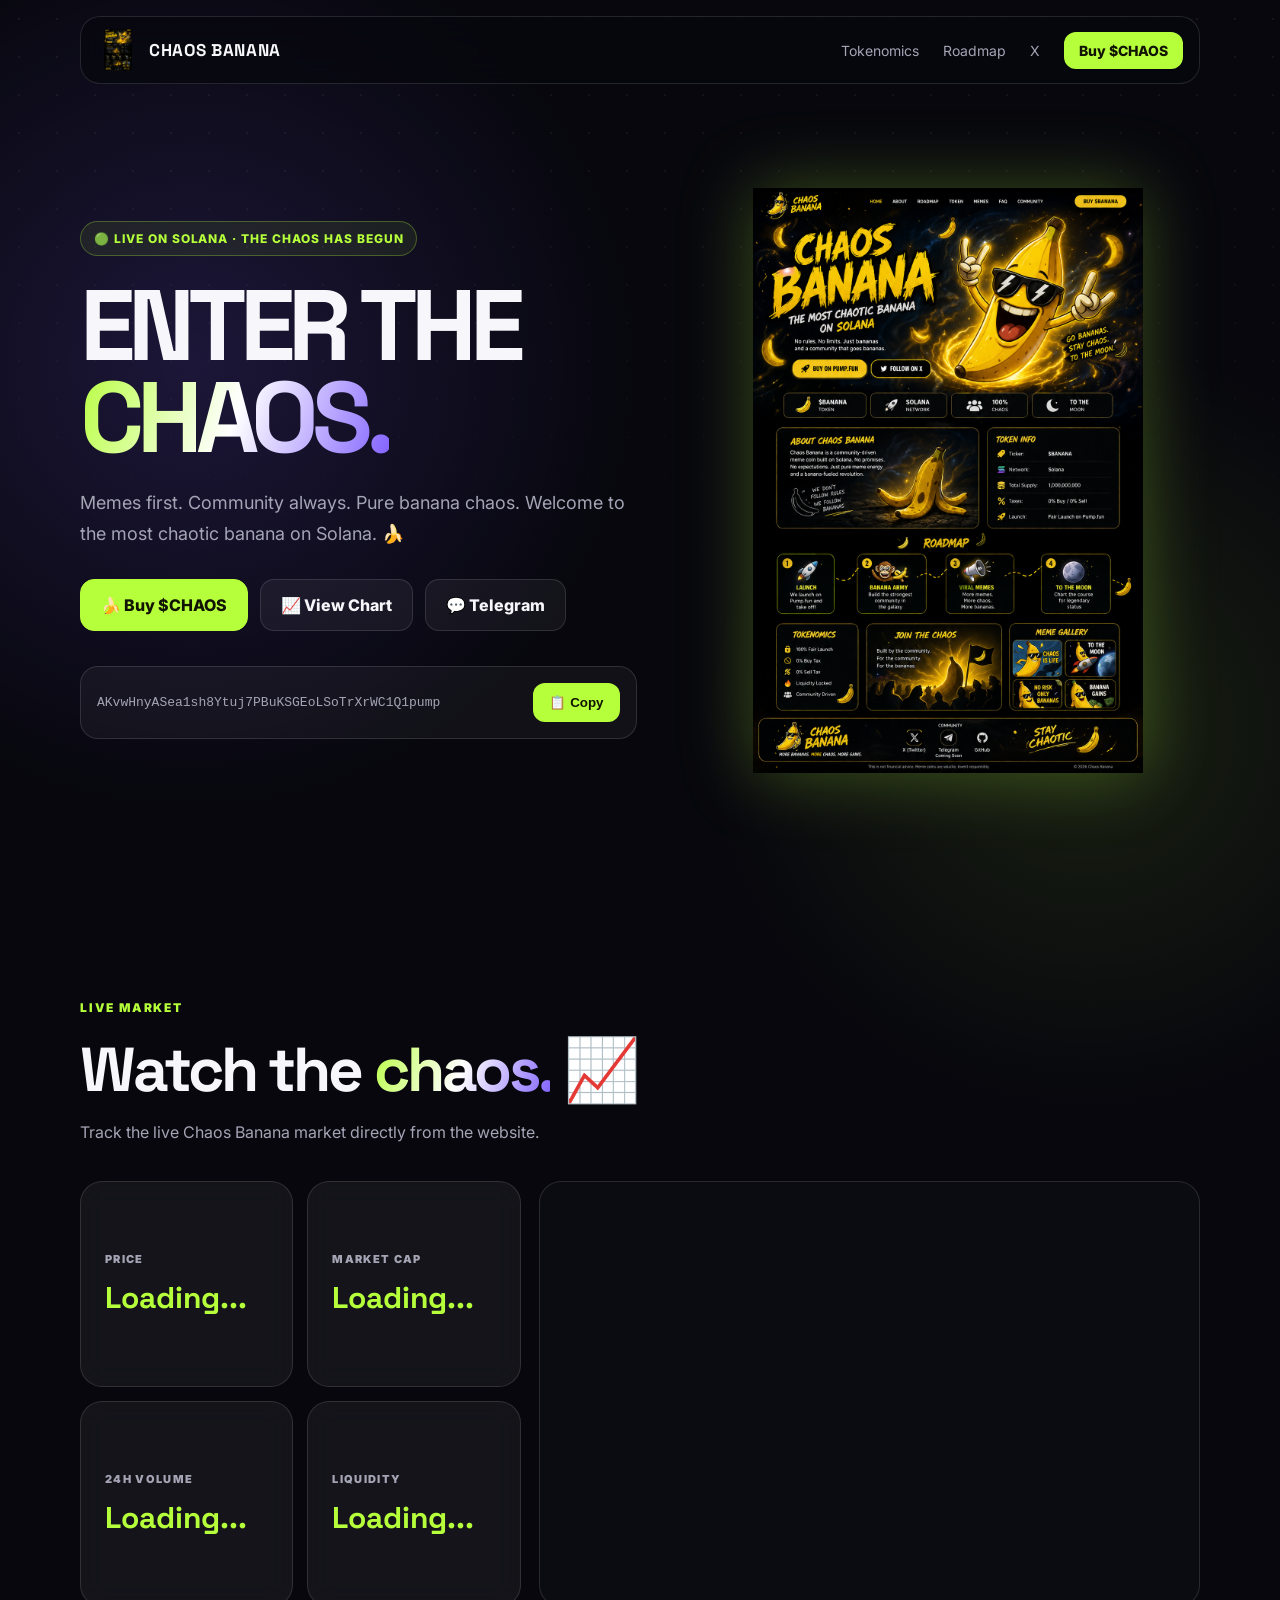
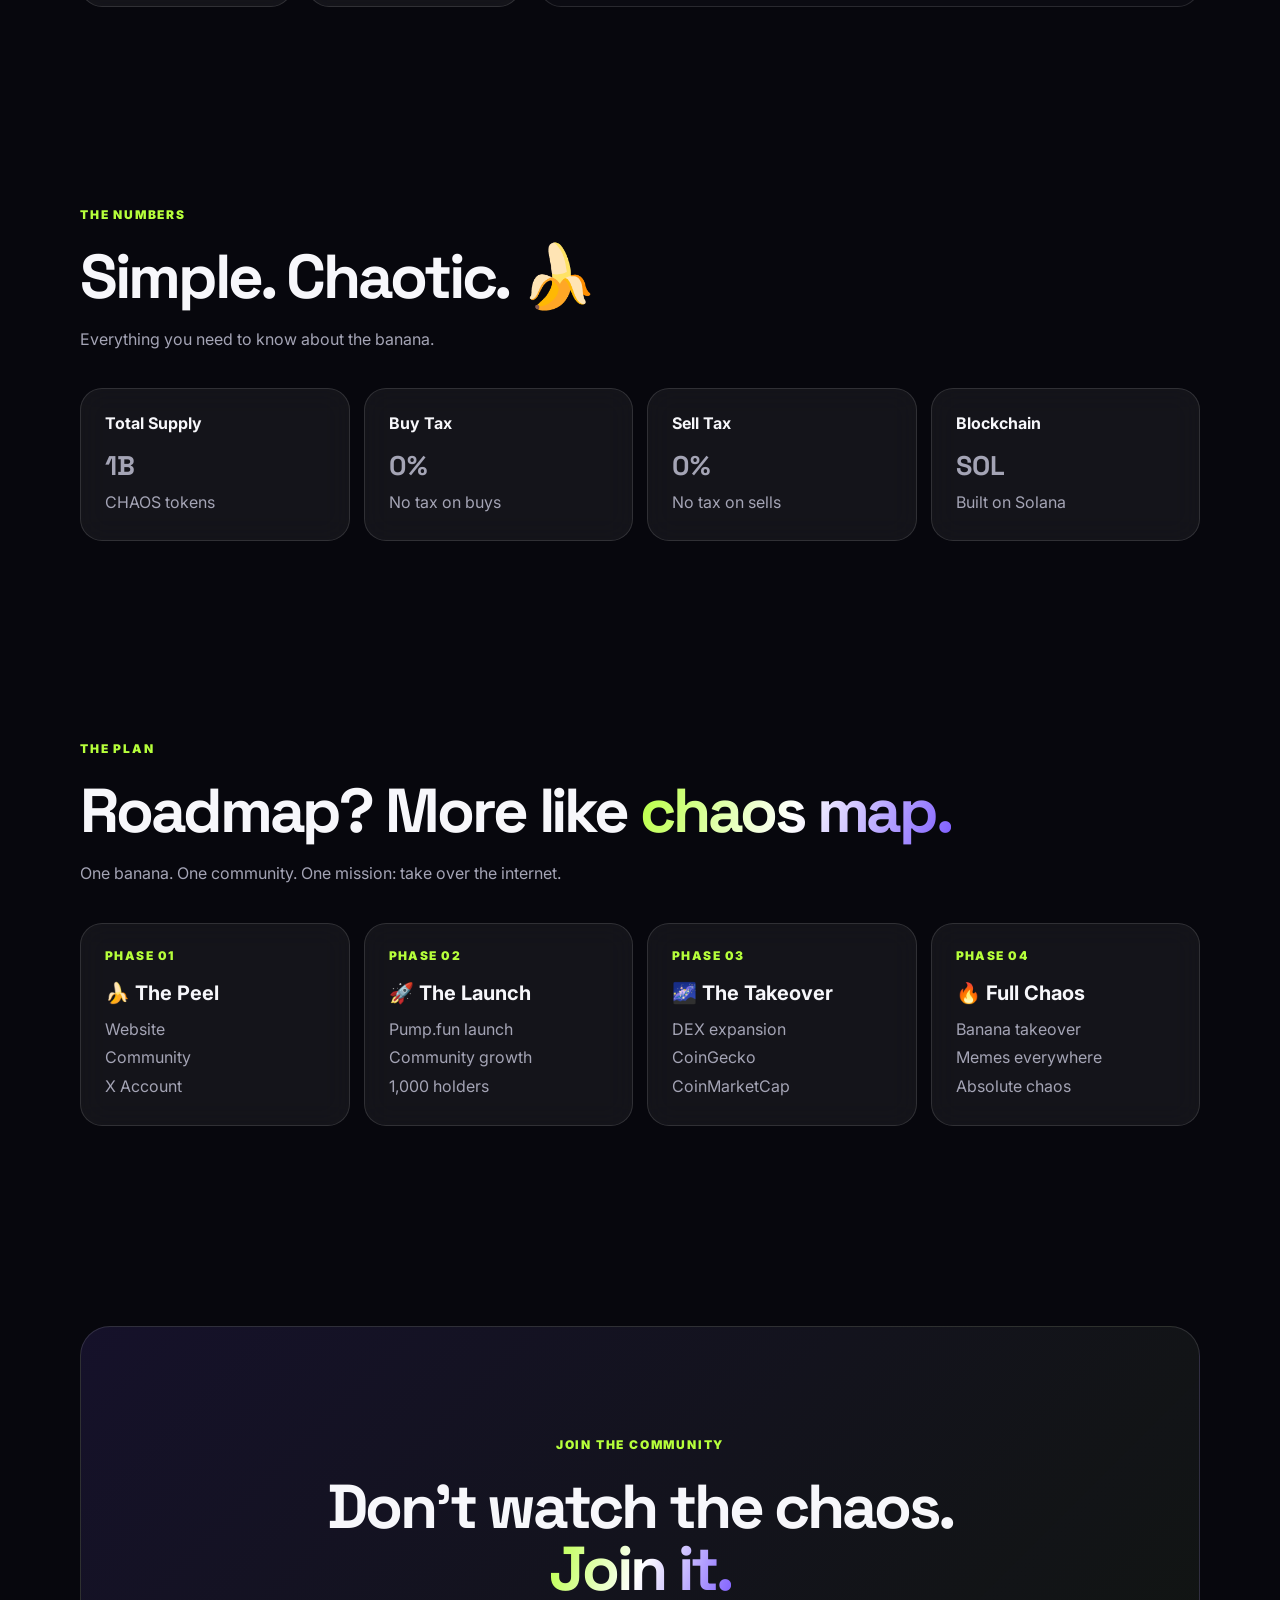
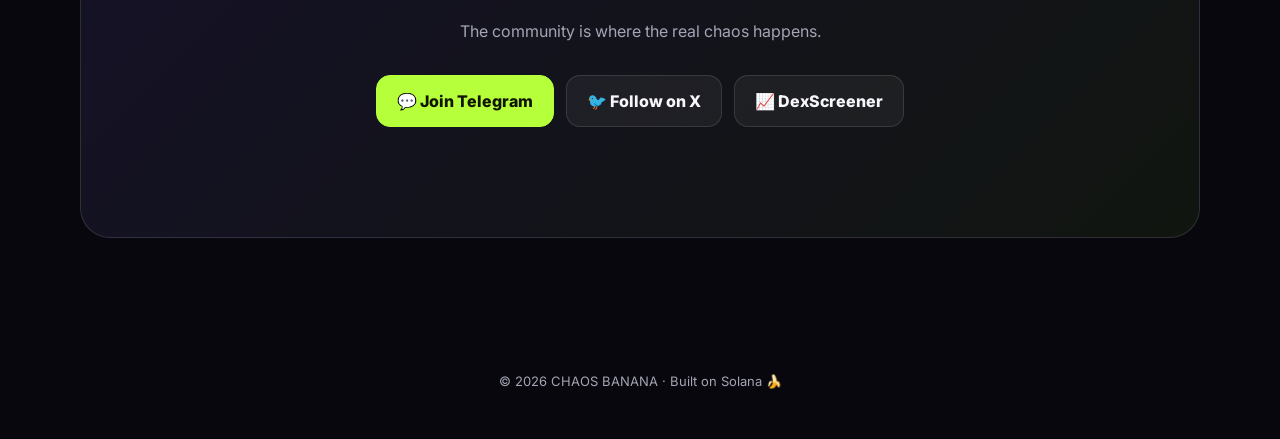
==== commit d3a6b551: "Update index.html" ====
--- a/index.html
+++ b/index.html
@@ -89,6 +89,51 @@
 .contract { flex:1; color:var(--muted); font-family:monospace; font-size:13px; white-space:nowrap; overflow:hidden; text-overflow:ellipsis; }
 .copy { border:0; cursor:pointer; padding:12px 16px; border-radius:12px; background:var(--accent); color:#101400; font-weight:900; }
 
+
+.market-layout {
+  display:grid;
+  grid-template-columns: .8fr 1.2fr;
+  gap:18px;
+  margin-top:35px;
+  align-items:stretch;
+}
+.market-stats {
+  display:grid;
+  grid-template-columns:1fr 1fr;
+  gap:14px;
+}
+.market-stat {
+  min-height:135px;
+  display:flex;
+  flex-direction:column;
+  justify-content:center;
+}
+.market-stat span {
+  color:var(--muted);
+  font-size:11px;
+  font-weight:900;
+  letter-spacing:.12em;
+  margin-bottom:12px;
+}
+.market-stat strong {
+  color:var(--accent);
+  font:700 clamp(20px,3vw,30px) "Space Grotesk",sans-serif;
+  word-break:break-word;
+}
+.chart-card {
+  min-height:420px;
+  overflow:hidden;
+  border:1px solid var(--border);
+  border-radius:22px;
+  background:#0b0b12;
+}
+.chart-card iframe {
+  width:100%;
+  height:100%;
+  min-height:420px;
+  border:0;
+}
+
 .roadmap { display:grid; grid-template-columns:repeat(4,1fr); gap:14px; margin-top:35px; }
 .phase { position:relative; }
 .phase-number { color:var(--accent); font-size:12px; font-weight:900; letter-spacing:.12em; margin-bottom:18px; }
@@ -106,6 +151,9 @@
   .hero-copy { margin:auto; } .buttons { justify-content:center; }
   .hero-art { min-height:340px; } .orbit { width:290px; height:290px; }
   .grid { grid-template-columns:repeat(2,1fr); }
+  .market-layout { grid-template-columns:1fr; }
+  .chart-card, .chart-card iframe { min-height:380px; }
+
   .roadmap { grid-template-columns:1fr 1fr; }
 }
 @media(max-width:500px) {
@@ -154,6 +202,45 @@
   </div>
 </section>
 
+
+<section id="market">
+  <div class="container">
+    <div class="section-label">LIVE MARKET</div>
+    <h2 class="section-title">Watch the <span class="gradient">chaos.</span> 📈</h2>
+    <p class="section-subtitle">Track the live Chaos Banana market directly from the website.</p>
+
+    <div class="market-layout">
+      <div class="market-stats">
+        <div class="market-stat card">
+          <span>PRICE</span>
+          <strong id="live-price">Loading...</strong>
+        </div>
+        <div class="market-stat card">
+          <span>MARKET CAP</span>
+          <strong id="live-mcap">Loading...</strong>
+        </div>
+        <div class="market-stat card">
+          <span>24H VOLUME</span>
+          <strong id="live-volume">Loading...</strong>
+        </div>
+        <div class="market-stat card">
+          <span>LIQUIDITY</span>
+          <strong id="live-liquidity">Loading...</strong>
+        </div>
+      </div>
+
+      <div class="chart-card">
+        <iframe
+          src="https://dexscreener.com/solana/AKvwHnyASea1sh8Ytuj7PBuKSGEoLSoTrXrWC1Q1pump?embed=1&theme=dark&trades=0&info=0"
+          title="Chaos Banana Live Chart"
+          loading="lazy"
+          allowtransparency="true">
+        </iframe>
+      </div>
+    </div>
+  </div>
+</section>
+
 <section id="tokenomics">
   <div class="container">
     <div class="section-label">THE NUMBERS</div>
@@ -200,8 +287,44 @@
 
 <footer>© 2026 CHAOS BANANA · Built on Solana 🍌</footer>
 
+
 <script>
 const CA = "AKvwHnyASea1sh8Ytuj7PBuKSGEoLSoTrXrWC1Q1pump";
+
+async function loadMarketData() {
+  try {
+    const response = await fetch("https://api.dexscreener.com/latest/dex/tokens/" + CA);
+    const data = await response.json();
+    const pair = data.pairs && data.pairs[0];
+
+    if (!pair) throw new Error("No pair found");
+
+    const formatMoney = (value) => {
+      if (value === undefined || value === null) return "—";
+      const n = Number(value);
+      if (n >= 1000000000) return "$" + (n / 1000000000).toFixed(2) + "B";
+      if (n >= 1000000) return "$" + (n / 1000000).toFixed(2) + "M";
+      if (n >= 1000) return "$" + (n / 1000).toFixed(2) + "K";
+      return "$" + n.toFixed(6);
+    };
+
+    document.getElementById("live-price").textContent = formatMoney(pair.priceUsd);
+    document.getElementById("live-mcap").textContent = formatMoney(pair.marketCap || pair.fdv);
+    document.getElementById("live-volume").textContent = formatMoney(pair.volume && pair.volume.h24);
+    document.getElementById("live-liquidity").textContent = formatMoney(pair.liquidity && pair.liquidity.usd);
+  } catch (error) {
+    document.getElementById("live-price").textContent = "—";
+    document.getElementById("live-mcap").textContent = "—";
+    document.getElementById("live-volume").textContent = "—";
+    document.getElementById("live-liquidity").textContent = "—";
+  }
+}
+
+loadMarketData();
+setInterval(loadMarketData, 60000);
+
+function copyCA() {
+ "AKvwHnyASea1sh8Ytuj7PBuKSGEoLSoTrXrWC1Q1pump";
 function copyCA() {
   navigator.clipboard.writeText(CA);
   const btn = document.querySelector(".copy");
